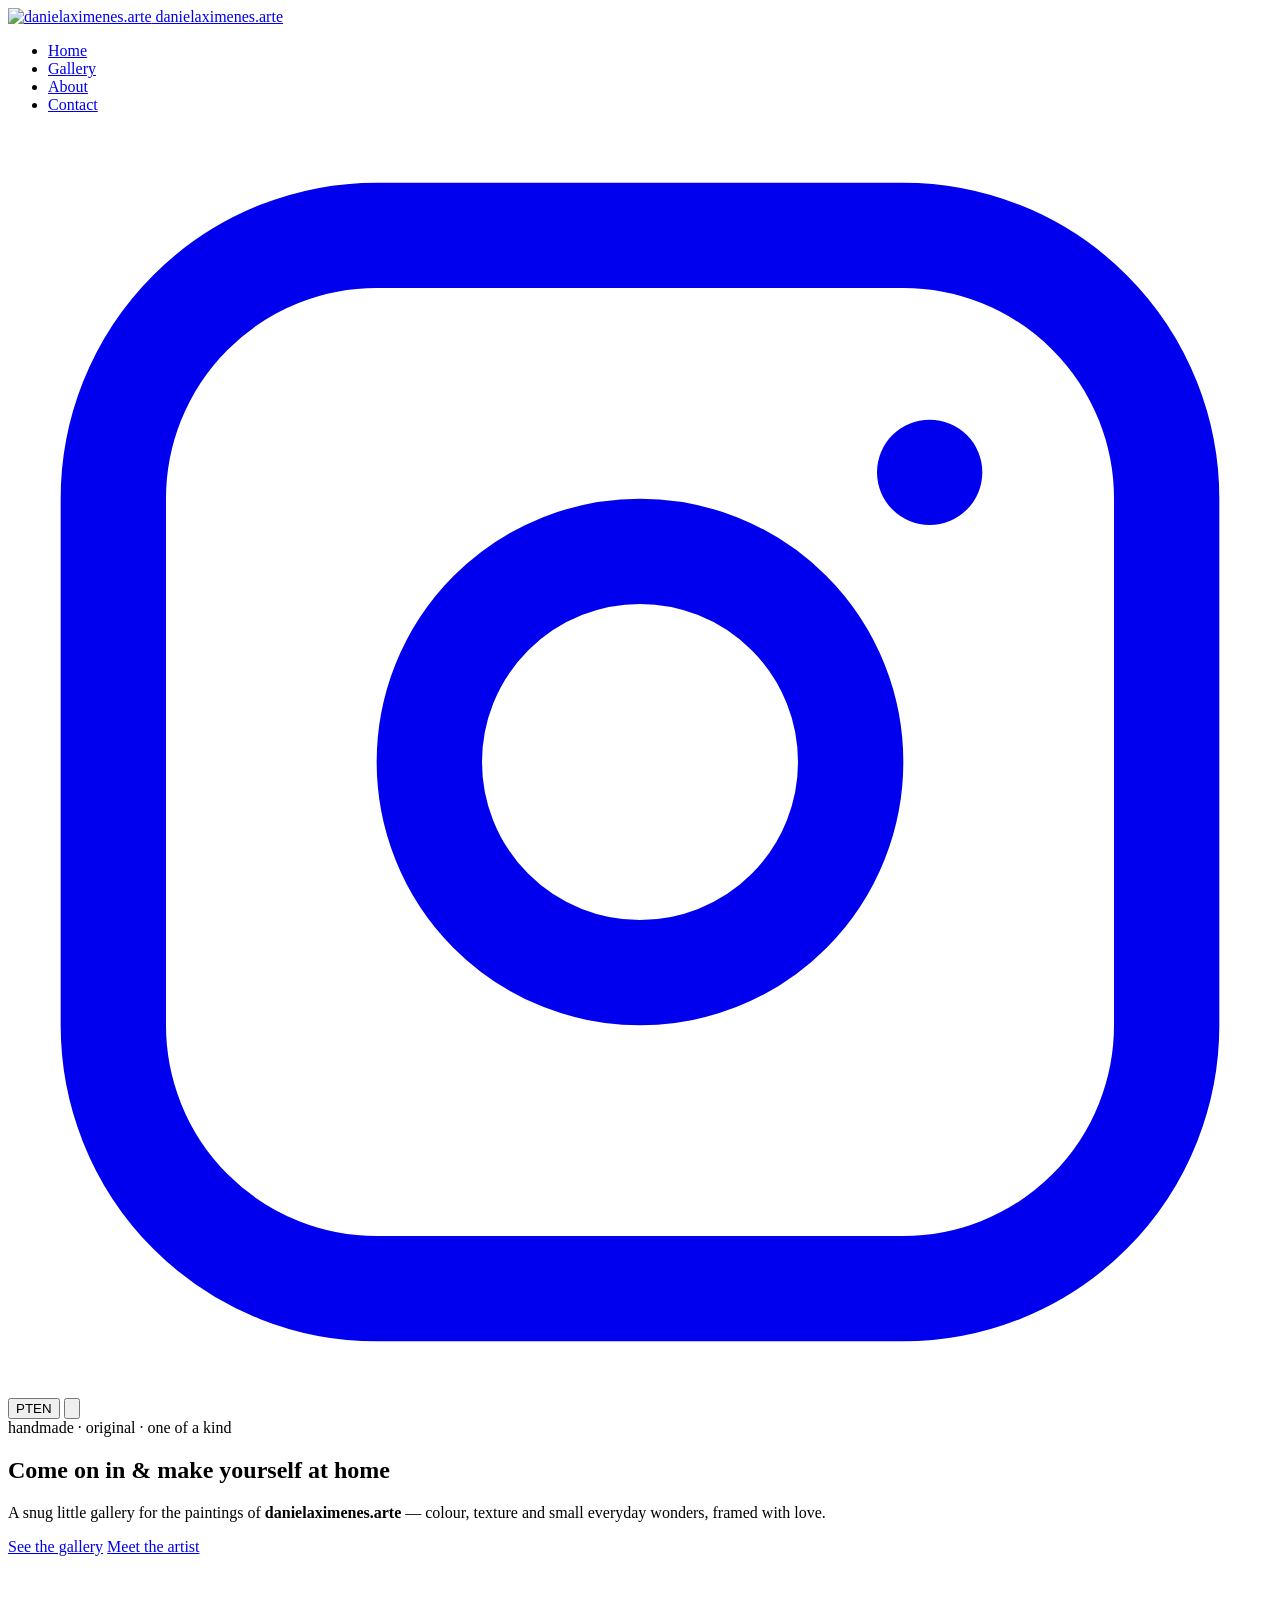
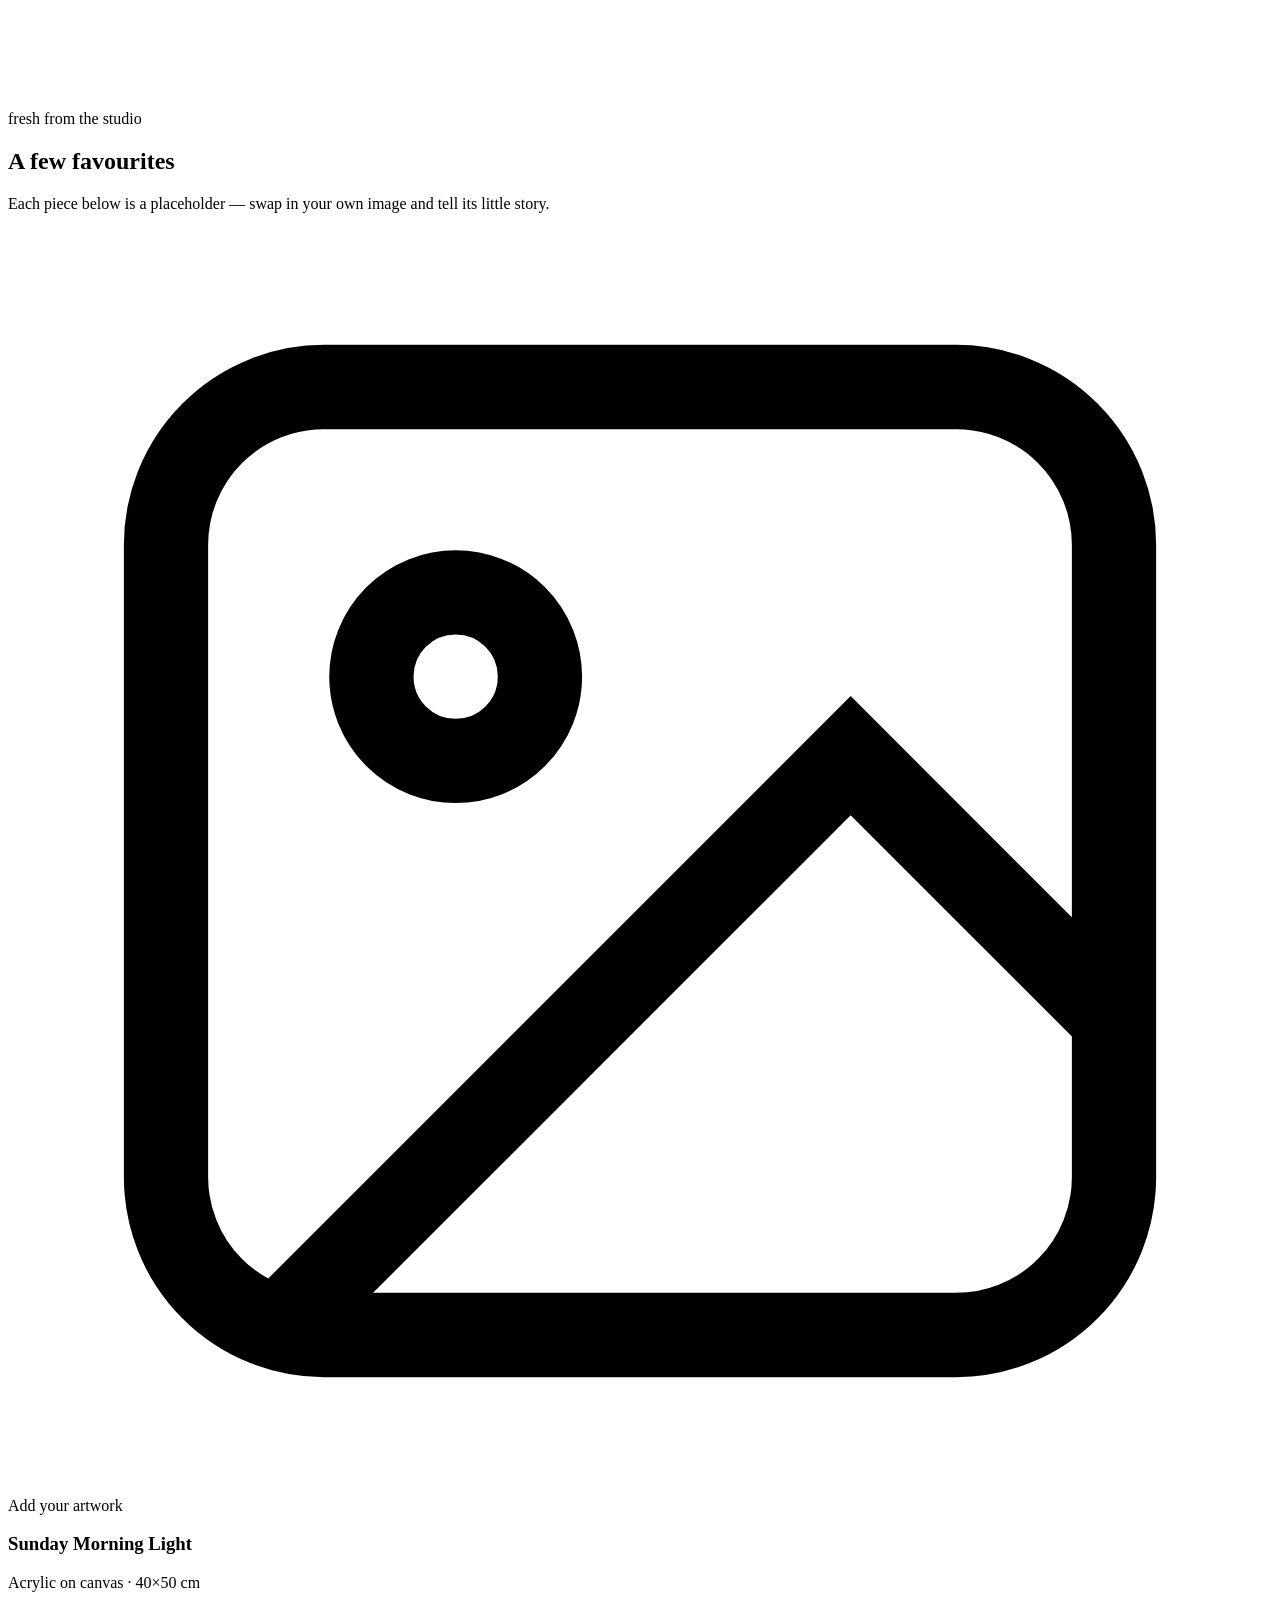
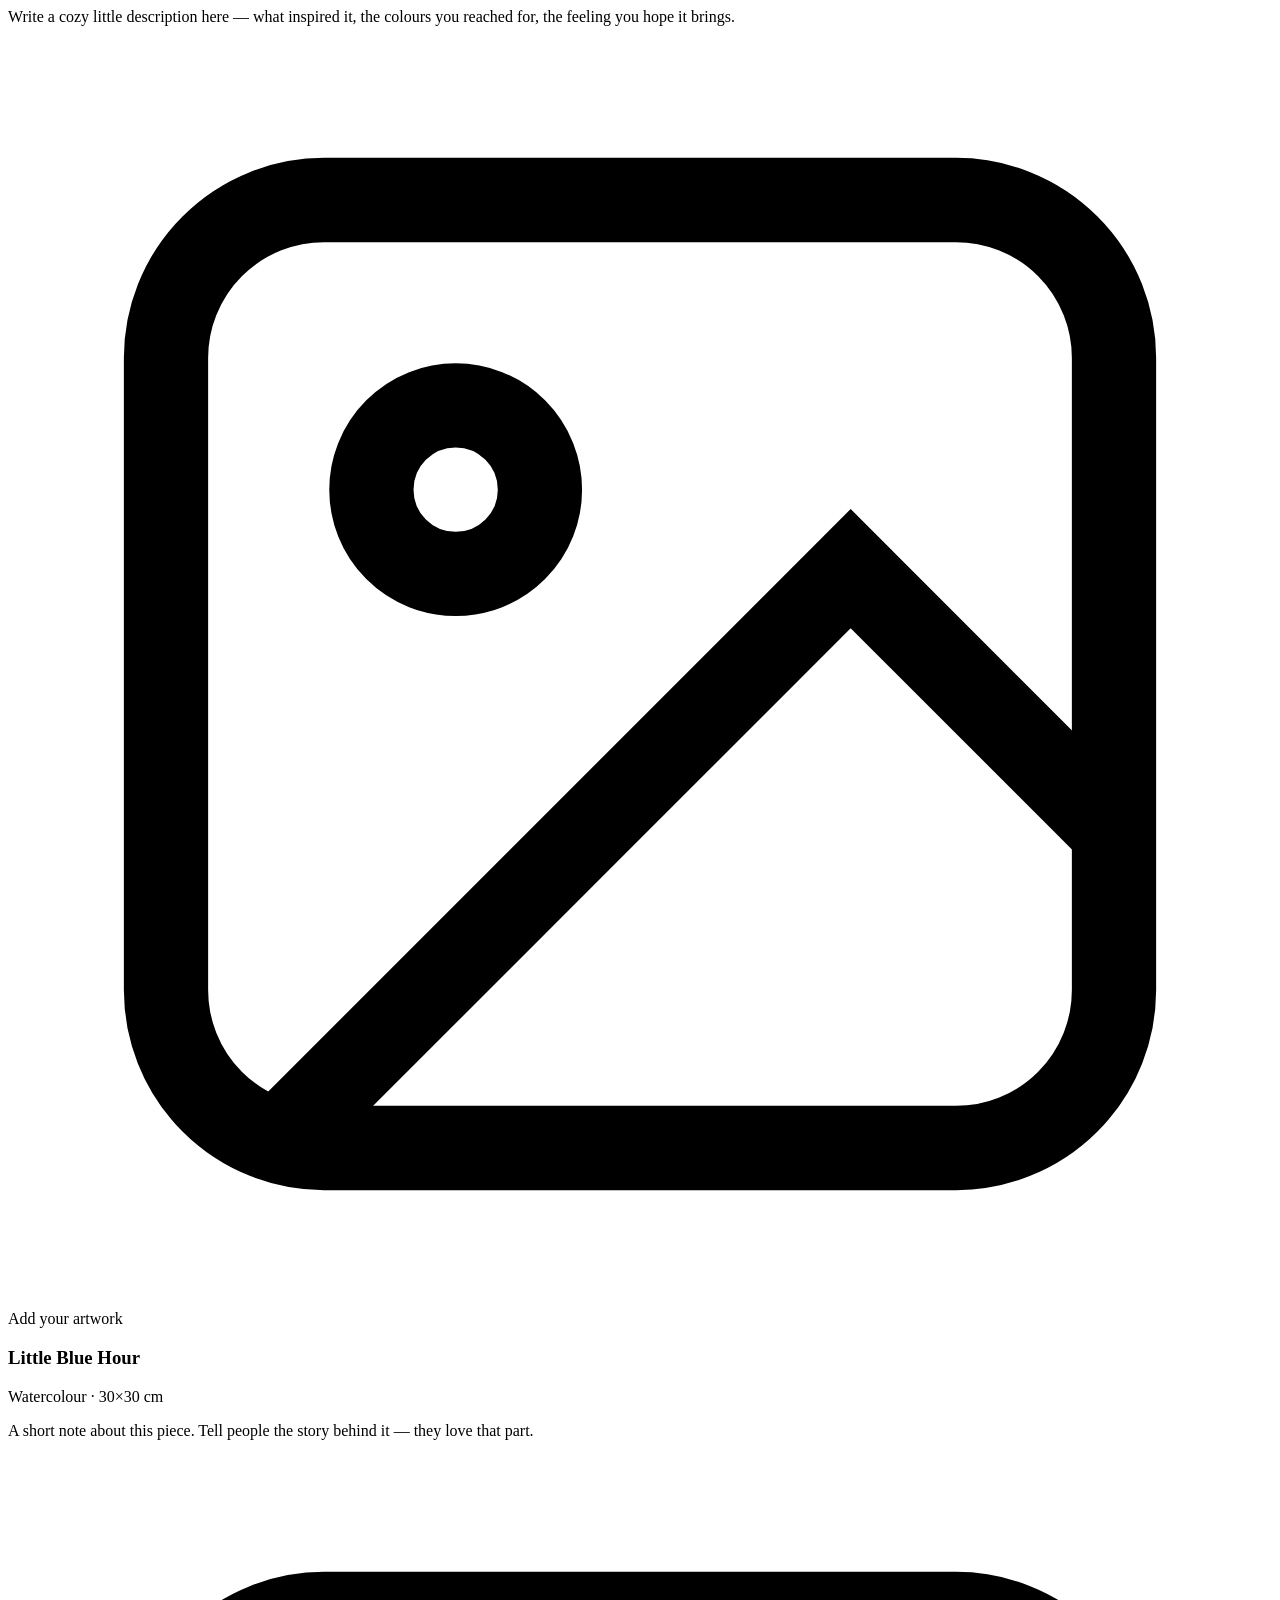
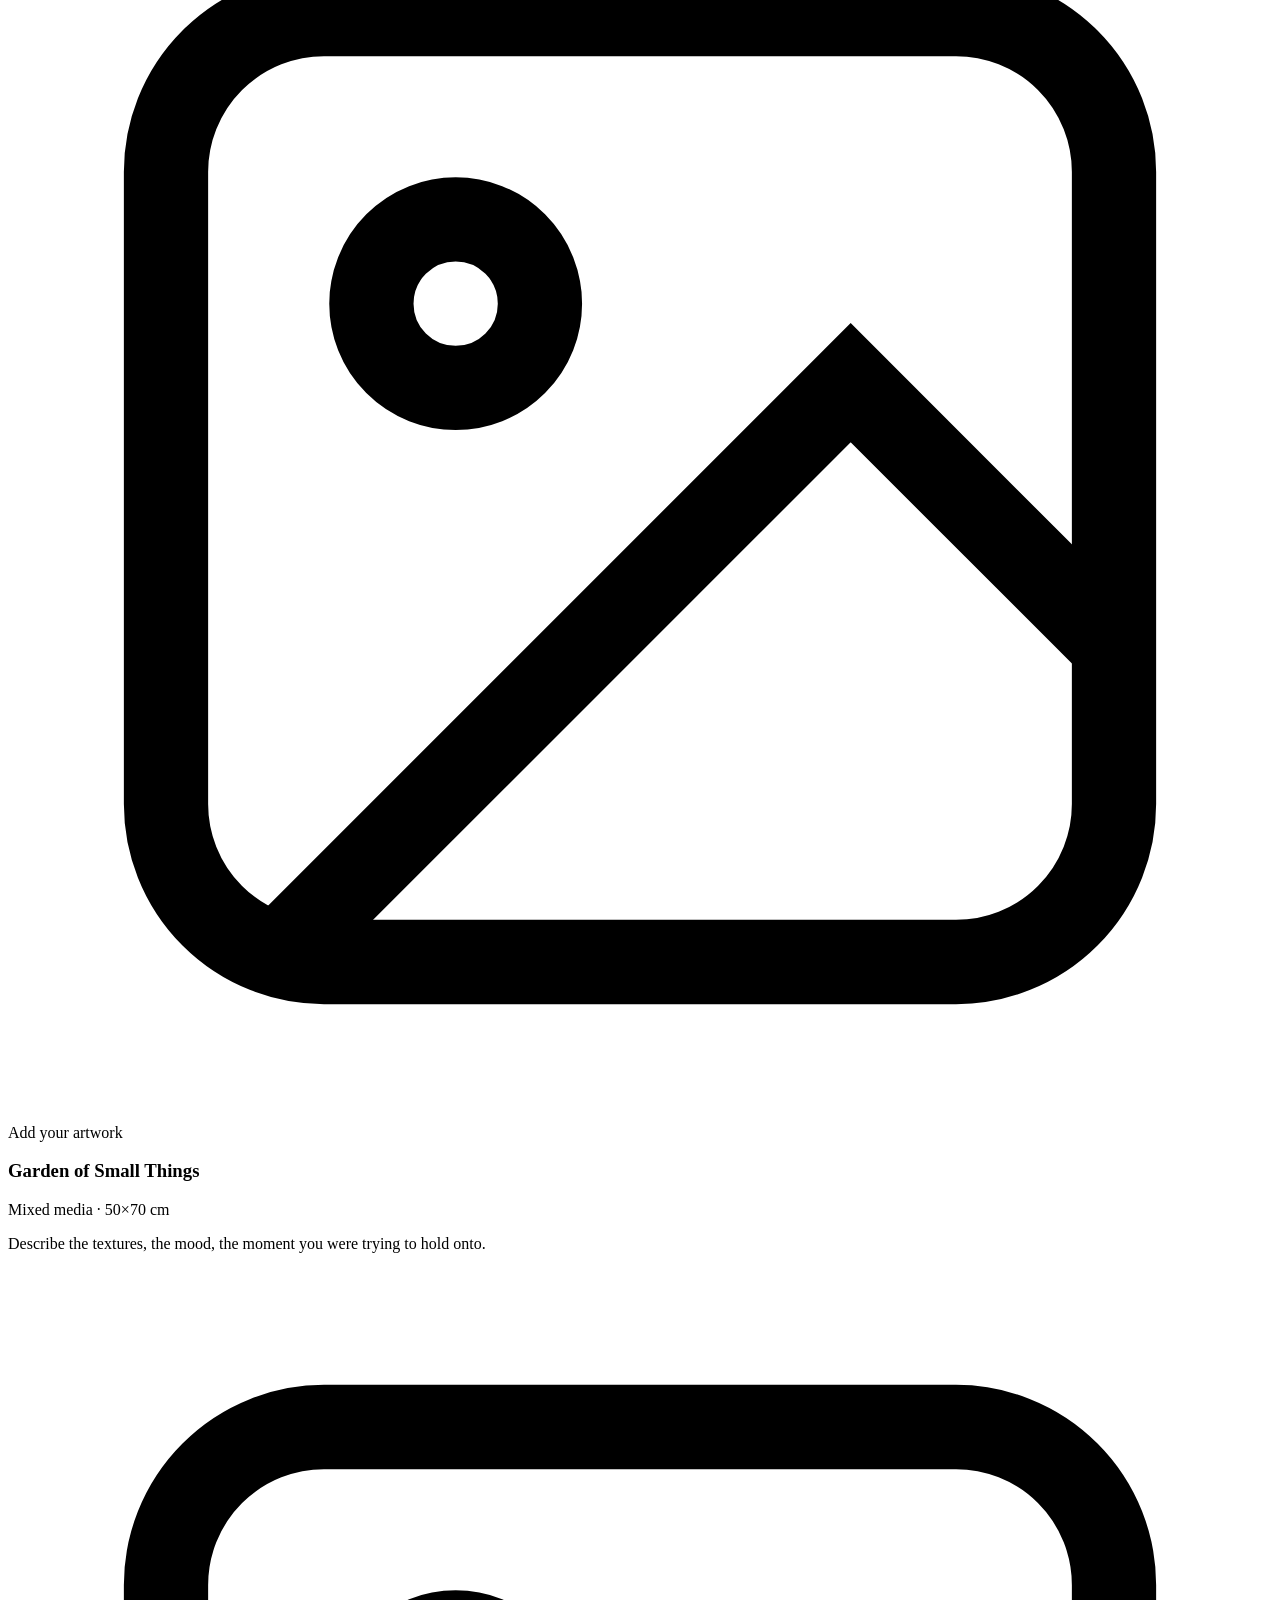
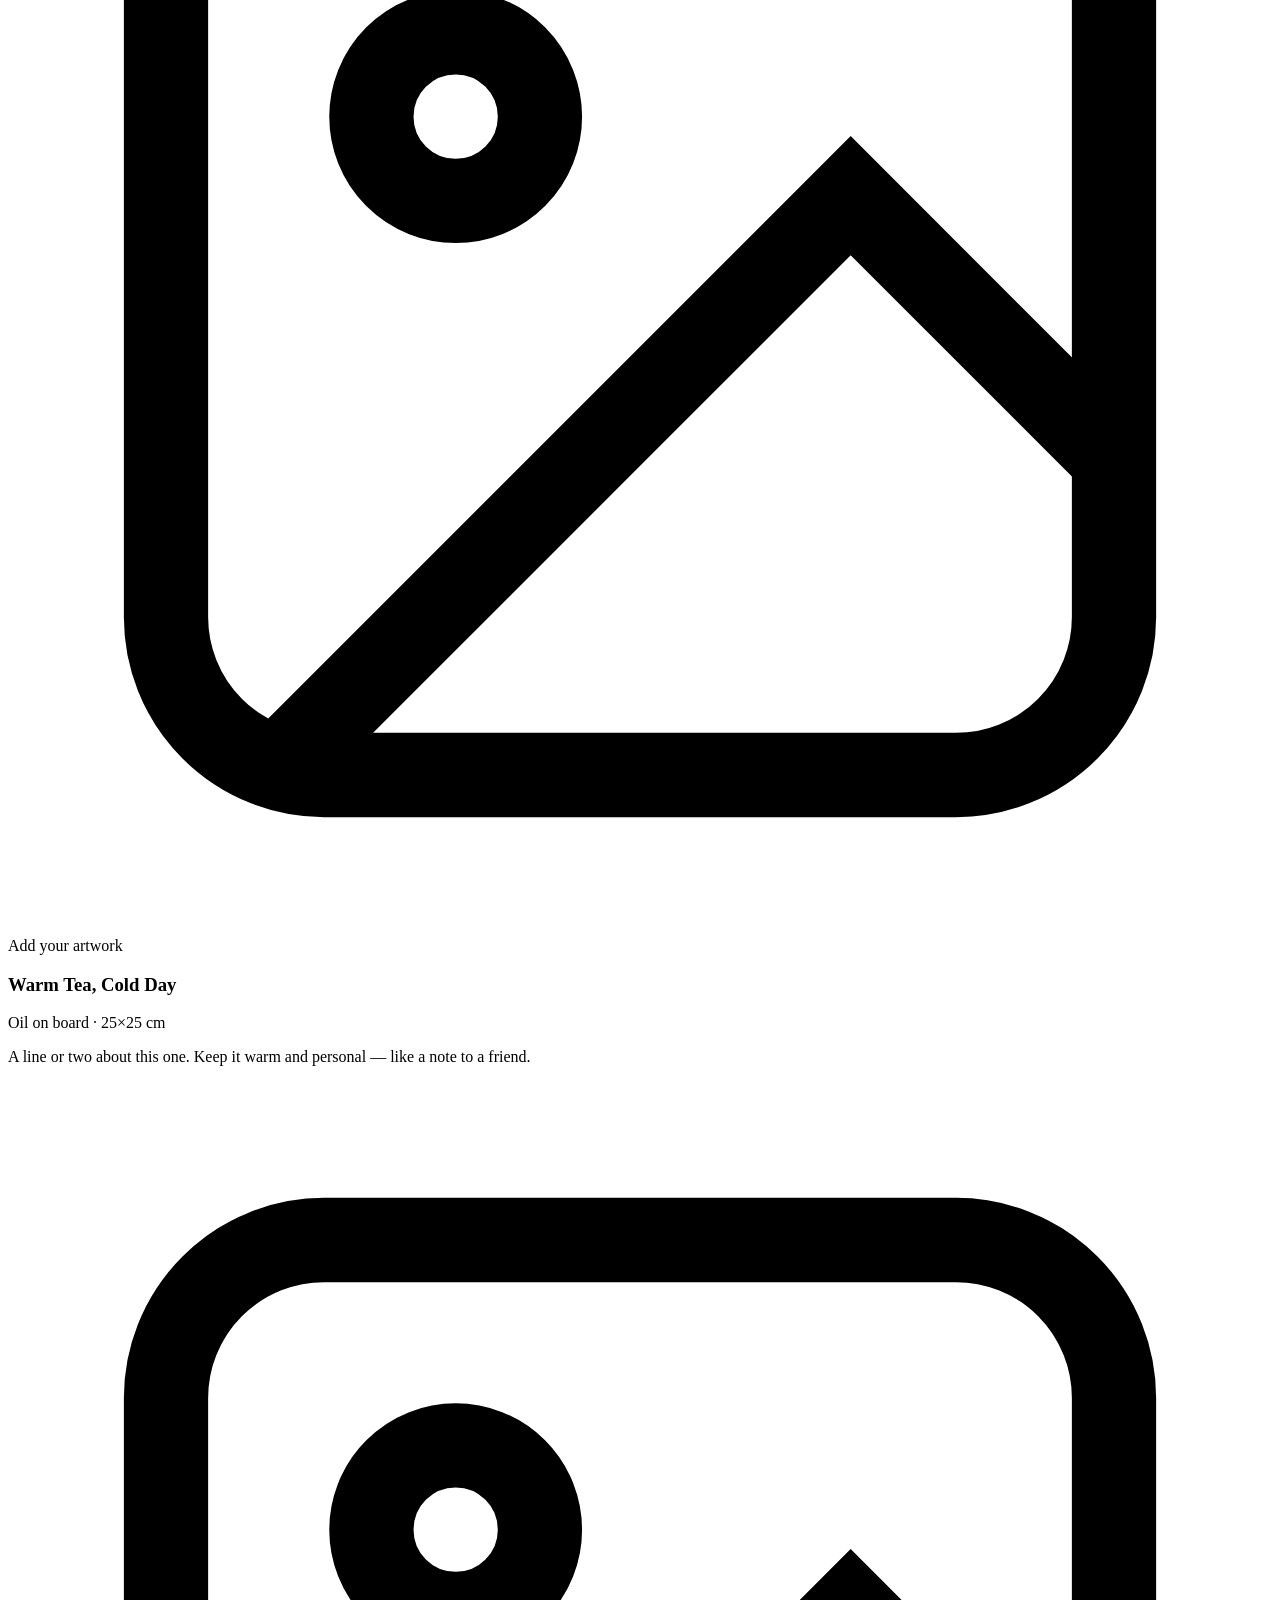
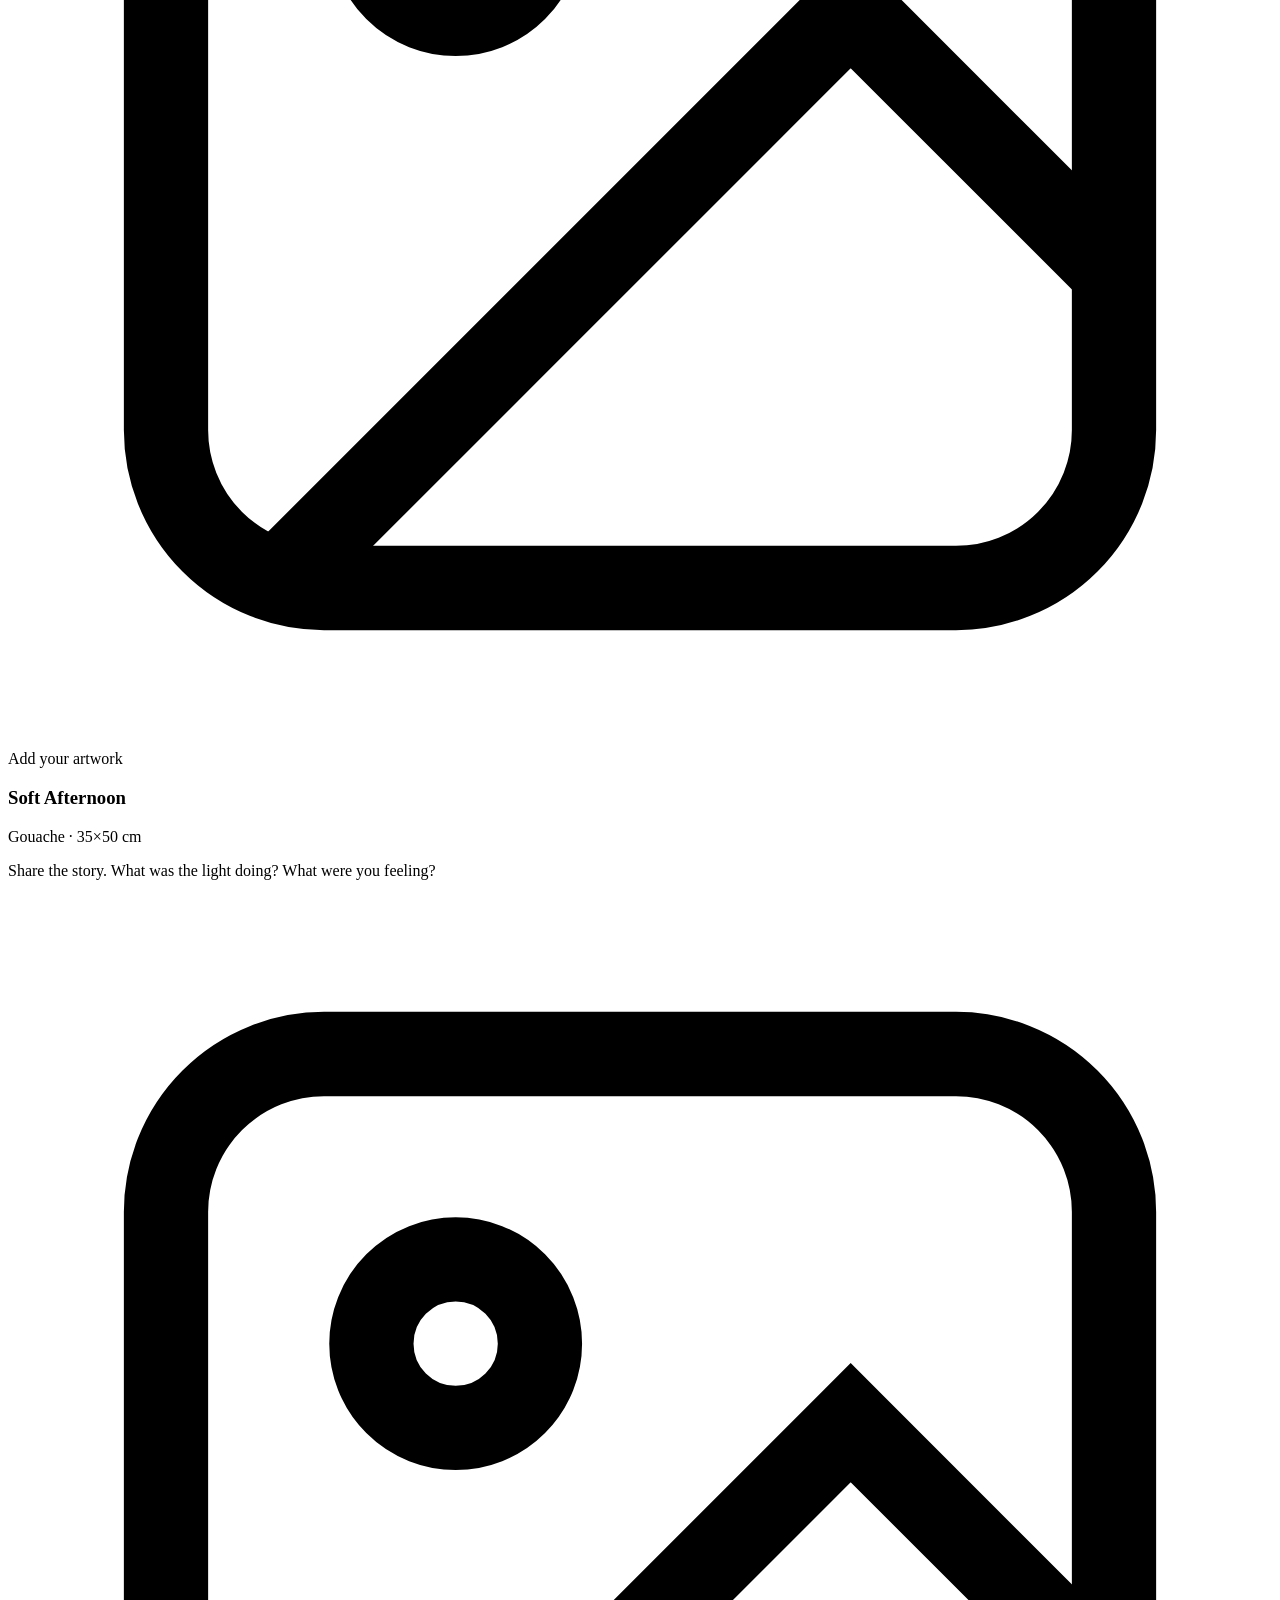
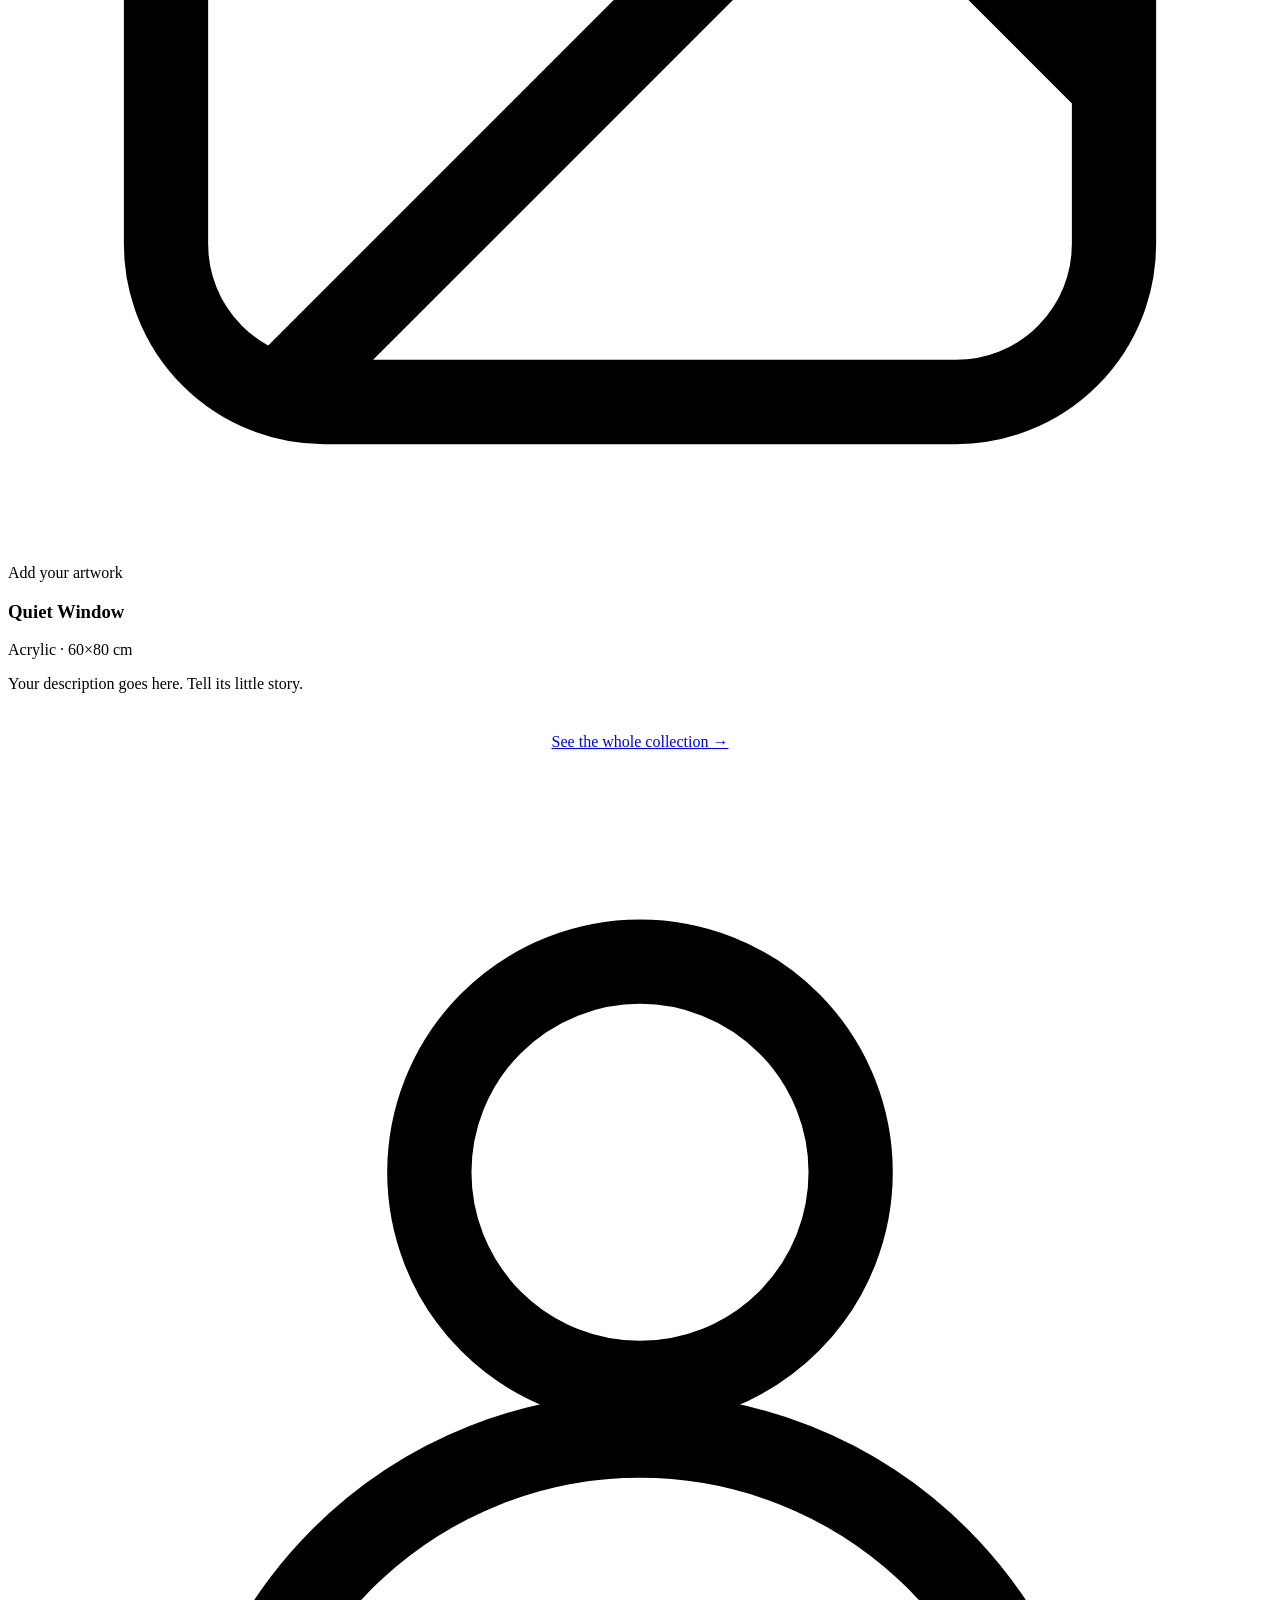
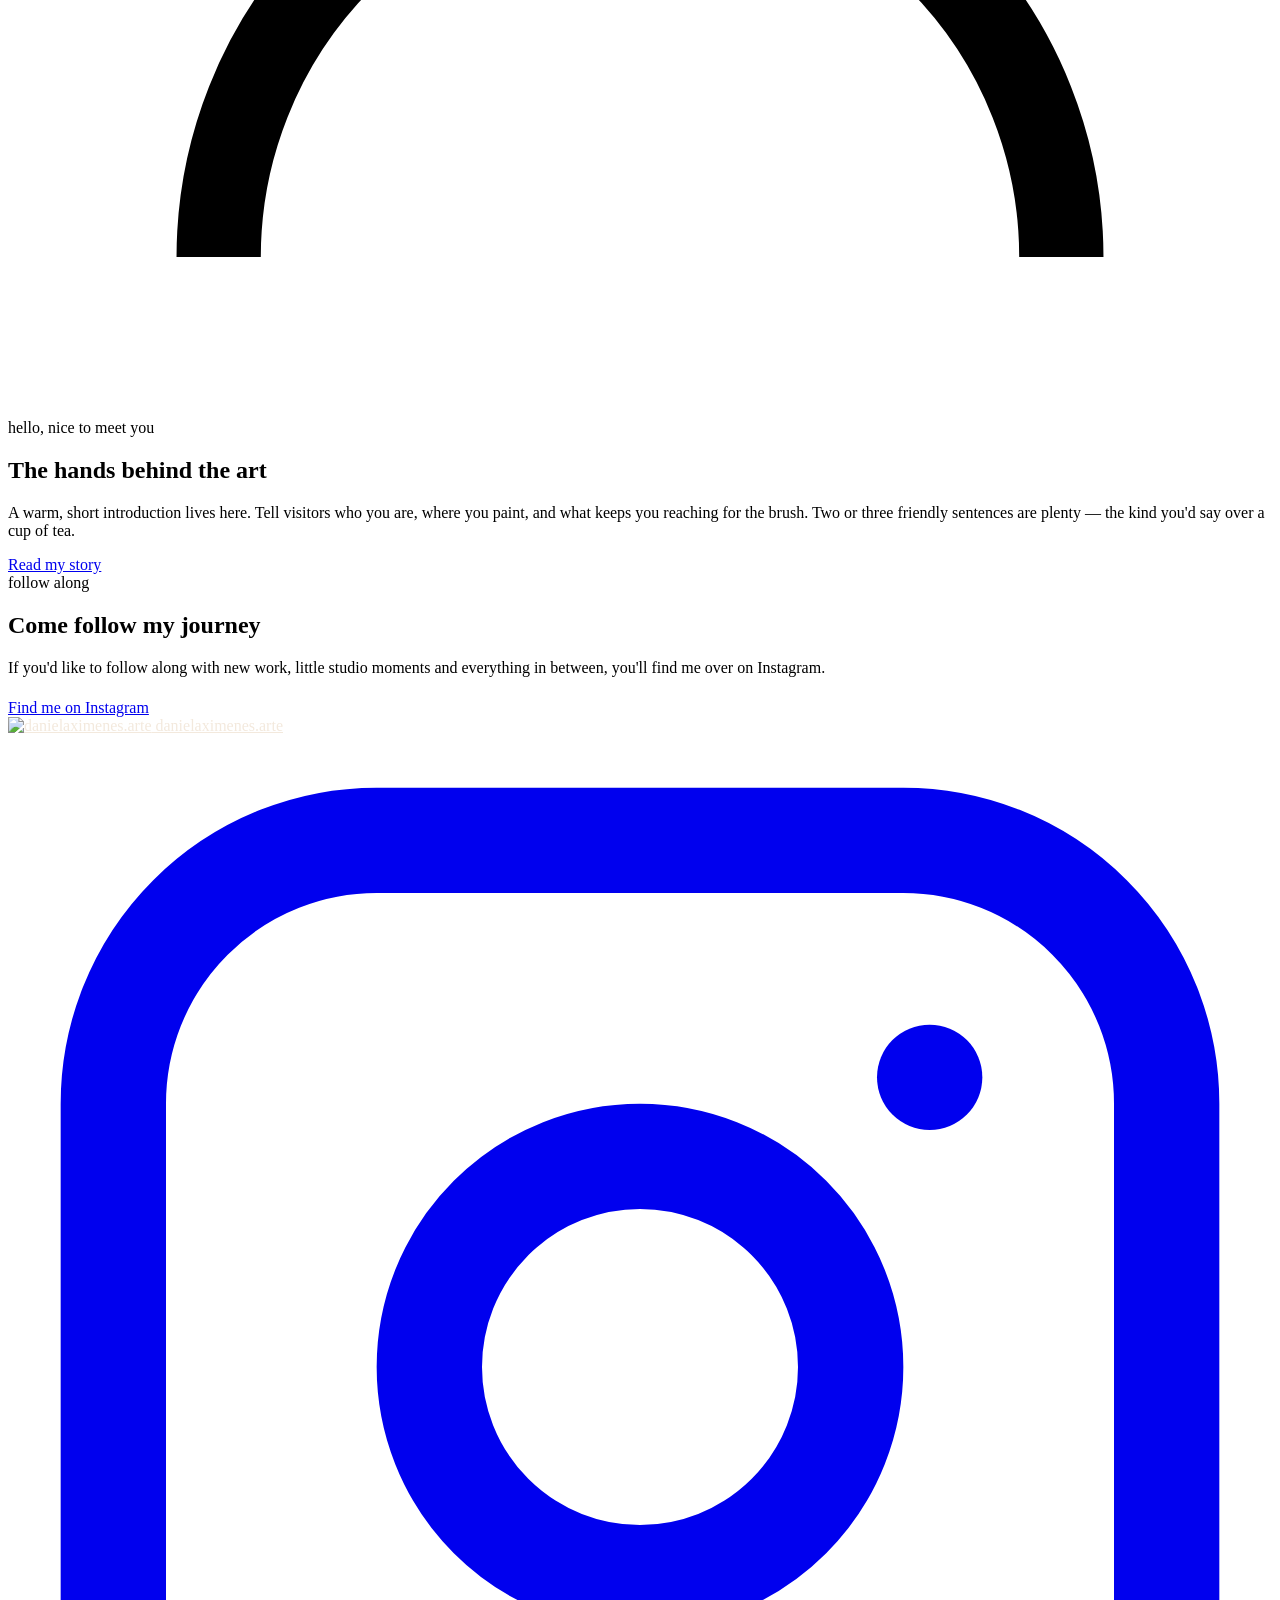
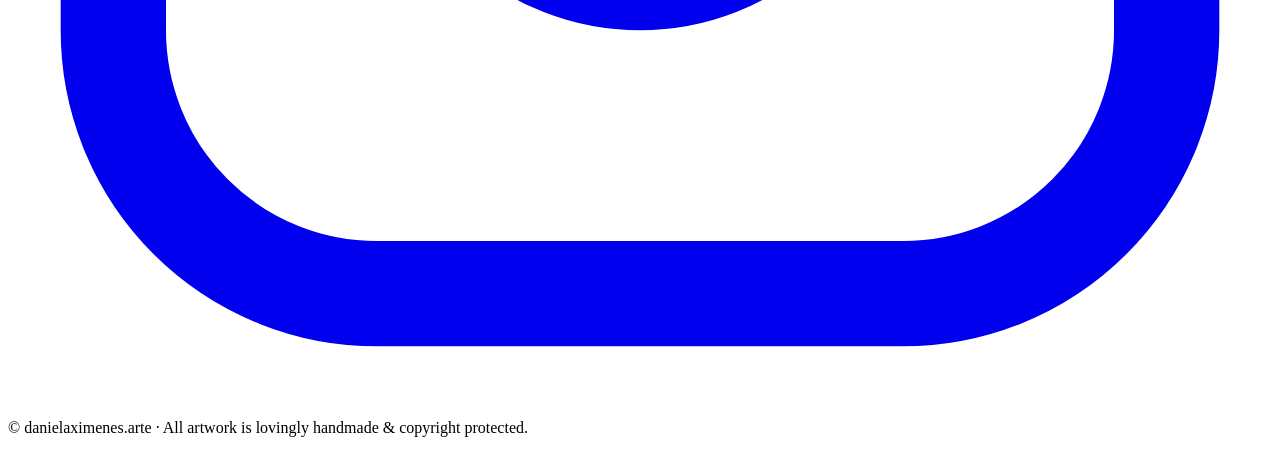
==== index.html @ ee08a951 "Corrected PT EN" ====
<!DOCTYPE html>
<html lang="pt">
<head>
  <meta charset="UTF-8" />
  <meta name="viewport" content="width=device-width, initial-scale=1.0" />
  <title data-pt="danielaximenes.arte — arte original, feita com carinho">danielaximenes.arte — original art, made with warmth</title>
  <meta name="description" content="A cozy little corner of the internet for the original artwork of danielaximenes.arte." />
  <link rel="icon" type="image/png" href="/assets/logo-dx.png" />

  <link rel="preconnect" href="https://fonts.googleapis.com" />
  <link rel="preconnect" href="https://fonts.gstatic.com" crossorigin />
  <link href="https://fonts.googleapis.com/css2?family=Fredoka:wght@400;500;600&family=Nunito:wght@400;600;700&display=swap" rel="stylesheet" />
  <link rel="stylesheet" href="/css/styles.css?v=2" />
</head>
<body>

  <!-- ============ HEADER ============ -->
  <header class="site-header">
    <div class="container nav">
      <a class="brand-mark" href="/">
        <img class="brand-logo" src="/assets/logo-dx.png" alt="danielaximenes.arte" /> danielaximenes.arte
      </a>

      <ul class="nav-links" id="navLinks">
        <li><a href="/" data-pt="Início">Home</a></li>
        <li><a href="/gallery/" data-pt="Galeria">Gallery</a></li>
        <li><a href="/about/" data-pt="Sobre">About</a></li>
        <li><a href="/contact/" data-pt="Contato">Contact</a></li>
      </ul>

      <div class="nav-social">
        <a class="icon-link" href="https://www.instagram.com/danielaximenes.arte/" target="_blank" rel="noopener" aria-label="Instagram">
          <svg viewBox="0 0 24 24" fill="none" stroke="currentColor" stroke-width="2"><rect x="2" y="2" width="20" height="20" rx="5"/><circle cx="12" cy="12" r="4"/><circle cx="17.5" cy="6.5" r="1" fill="currentColor" stroke="none"/></svg>
        </a>
      </div>

      <button class="lang-toggle" id="langToggle" type="button" aria-label="Mudar idioma / Switch language">
        <span data-lang-opt="pt">PT</span><span data-lang-opt="en">EN</span>
      </button>

      <button class="nav-toggle" id="navToggle" aria-label="Open menu" aria-expanded="false">
        <svg viewBox="0 0 24 24" fill="none" stroke="currentColor" stroke-width="2"><line x1="3" y1="7" x2="21" y2="7"/><line x1="3" y1="12" x2="21" y2="12"/><line x1="3" y1="17" x2="21" y2="17"/></svg>
      </button>
    </div>
  </header>

  <!-- ============ HERO ============ -->
  <section class="hero">
    <div class="container hero-grid">
      <div class="reveal">
        <span class="eyebrow" data-pt="feito à mão · original · único">handmade · original · one of a kind</span>
        <h1 data-pt="Entre e sinta-se em <span class='squiggle'>casa</span>">Come on in &amp; make yourself at <span class="squiggle">home</span></h1>
        <p class="hero-lead" data-pt="Uma galeria aconchegante para as pinturas de <strong>danielaximenes.arte</strong> — cor, textura e as pequenas maravilhas do dia a dia, emolduradas com amor.">
          A snug little gallery for the paintings of <strong>danielaximenes.arte</strong> —
          colour, texture and small everyday wonders, framed with love.
        </p>
        <div class="hero-cta">
          <a class="btn btn-primary" href="#gallery" data-pt="Ver a galeria">See the gallery</a>
          <a class="btn btn-ghost" href="/about/" data-pt="Conheça a artista">Meet the artist</a>
        </div>
      </div>

      <!-- VIDEO PLACEHOLDER — swap the inner contents for a <video> later -->
      <div class="reveal">
        <div class="video-card">
          <div class="video-frame">
            <video src="/assets/video.mp4" autoplay muted loop playsinline></video>
          </div>
        </div>
      </div>
    </div>
  </section>

  <!-- ============ FEATURED GALLERY ============ -->
  <section class="section section--warm" id="gallery">
    <div class="container">
      <div class="section-head reveal">
        <span class="eyebrow" data-pt="direto do ateliê">fresh from the studio</span>
        <h2 data-pt="Algumas favoritas">A few favourites</h2>
        <p data-pt="Cada peça abaixo é um espaço reservado — coloque a sua imagem e conte a sua pequena história.">Each piece below is a placeholder — swap in your own image and tell its little story.</p>
      </div>

      <div class="gallery-grid">
        <!-- CARD (copy this whole block to add more) -->
        <article class="art-card reveal">
          <div class="img-placeholder">
            <!-- TO ADD IMAGE: replace the two lines below with <img src="/assets/piece-1.jpg" alt="..."> -->
            <div>
              <svg viewBox="0 0 24 24" fill="none" stroke="currentColor" stroke-width="1.6"><rect x="3" y="3" width="18" height="18" rx="3"/><circle cx="8.5" cy="8.5" r="1.6"/><path d="M21 15l-5-5L5 21"/></svg>
              <span data-pt="Adicione sua obra">Add your artwork</span>
            </div>
          </div>
          <div class="art-body">
            <h3 data-pt="Luz de Domingo de Manhã">Sunday Morning Light</h3>
            <p class="art-meta" data-pt="Acrílica sobre tela · 40×50 cm">Acrylic on canvas · 40×50 cm</p>
            <p class="art-desc" data-pt="Escreva aqui uma descrição aconchegante — o que a inspirou, as cores que você escolheu, o sentimento que espera transmitir.">Write a cozy little description here — what inspired it, the colours you reached for, the feeling you hope it brings.</p>
          </div>
        </article>

        <article class="art-card reveal">
          <div class="img-placeholder">
            <div>
              <svg viewBox="0 0 24 24" fill="none" stroke="currentColor" stroke-width="1.6"><rect x="3" y="3" width="18" height="18" rx="3"/><circle cx="8.5" cy="8.5" r="1.6"/><path d="M21 15l-5-5L5 21"/></svg>
              <span data-pt="Adicione sua obra">Add your artwork</span>
            </div>
          </div>
          <div class="art-body">
            <h3 data-pt="Pequena Hora Azul">Little Blue Hour</h3>
            <p class="art-meta" data-pt="Aquarela · 30×30 cm">Watercolour · 30×30 cm</p>
            <p class="art-desc" data-pt="Uma breve nota sobre esta peça. Conte a história por trás dela — as pessoas adoram essa parte.">A short note about this piece. Tell people the story behind it — they love that part.</p>
          </div>
        </article>

        <article class="art-card reveal">
          <div class="img-placeholder">
            <div>
              <svg viewBox="0 0 24 24" fill="none" stroke="currentColor" stroke-width="1.6"><rect x="3" y="3" width="18" height="18" rx="3"/><circle cx="8.5" cy="8.5" r="1.6"/><path d="M21 15l-5-5L5 21"/></svg>
              <span data-pt="Adicione sua obra">Add your artwork</span>
            </div>
          </div>
          <div class="art-body">
            <h3 data-pt="Jardim das Pequenas Coisas">Garden of Small Things</h3>
            <p class="art-meta" data-pt="Técnica mista · 50×70 cm">Mixed media · 50×70 cm</p>
            <p class="art-desc" data-pt="Descreva as texturas, o clima, o momento que você quis eternizar.">Describe the textures, the mood, the moment you were trying to hold onto.</p>
          </div>
        </article>

        <article class="art-card reveal">
          <div class="img-placeholder">
            <div>
              <svg viewBox="0 0 24 24" fill="none" stroke="currentColor" stroke-width="1.6"><rect x="3" y="3" width="18" height="18" rx="3"/><circle cx="8.5" cy="8.5" r="1.6"/><path d="M21 15l-5-5L5 21"/></svg>
              <span data-pt="Adicione sua obra">Add your artwork</span>
            </div>
          </div>
          <div class="art-body">
            <h3 data-pt="Chá Quente, Dia Frio">Warm Tea, Cold Day</h3>
            <p class="art-meta" data-pt="Óleo sobre madeira · 25×25 cm">Oil on board · 25×25 cm</p>
            <p class="art-desc" data-pt="Uma ou duas linhas sobre esta. Mantenha o tom caloroso e pessoal — como um bilhete para um amigo.">A line or two about this one. Keep it warm and personal — like a note to a friend.</p>
          </div>
        </article>

        <article class="art-card reveal">
          <div class="img-placeholder">
            <div>
              <svg viewBox="0 0 24 24" fill="none" stroke="currentColor" stroke-width="1.6"><rect x="3" y="3" width="18" height="18" rx="3"/><circle cx="8.5" cy="8.5" r="1.6"/><path d="M21 15l-5-5L5 21"/></svg>
              <span data-pt="Adicione sua obra">Add your artwork</span>
            </div>
          </div>
          <div class="art-body">
            <h3 data-pt="Tarde Suave">Soft Afternoon</h3>
            <p class="art-meta" data-pt="Guache · 35×50 cm">Gouache · 35×50 cm</p>
            <p class="art-desc" data-pt="Compartilhe a história. Como estava a luz? O que você sentia?">Share the story. What was the light doing? What were you feeling?</p>
          </div>
        </article>

        <article class="art-card reveal">
          <div class="img-placeholder">
            <div>
              <svg viewBox="0 0 24 24" fill="none" stroke="currentColor" stroke-width="1.6"><rect x="3" y="3" width="18" height="18" rx="3"/><circle cx="8.5" cy="8.5" r="1.6"/><path d="M21 15l-5-5L5 21"/></svg>
              <span data-pt="Adicione sua obra">Add your artwork</span>
            </div>
          </div>
          <div class="art-body">
            <h3 data-pt="Janela Silenciosa">Quiet Window</h3>
            <p class="art-meta" data-pt="Acrílica · 60×80 cm">Acrylic · 60×80 cm</p>
            <p class="art-desc" data-pt="Sua descrição vai aqui. Conte a sua pequena história.">Your description goes here. Tell its little story.</p>
          </div>
        </article>
      </div>

      <div style="text-align:center; margin-top:2.5rem;">
        <a class="btn btn-primary" href="/gallery/" data-pt="Ver a coleção completa →">See the whole collection →</a>
      </div>
    </div>
  </section>

  <!-- ============ ABOUT TEASER ============ -->
  <section class="section">
    <div class="container about-grid">
      <div class="portrait-placeholder reveal">
        <!-- TO ADD A PHOTO: replace this div's contents with <img src="/assets/portrait.jpg" alt="Daniela"> -->
        <svg viewBox="0 0 24 24" fill="none" stroke="currentColor" stroke-width="1.6"><circle cx="12" cy="8" r="4"/><path d="M4 21a8 8 0 0 1 16 0"/></svg>
      </div>
      <div class="reveal">
        <span class="eyebrow" data-pt="olá, prazer em conhecer você">hello, nice to meet you</span>
        <h2 data-pt="As mãos por trás da arte">The hands behind the art</h2>
        <p data-pt="Aqui vai uma introdução curta e calorosa. Conte aos visitantes quem você é, onde pinta e o que faz você pegar o pincel todos os dias. Duas ou três frases gentis bastam — daquelas que você diria tomando um chá.">
          A warm, short introduction lives here. Tell visitors who you are, where you
          paint, and what keeps you reaching for the brush. Two or three friendly
          sentences are plenty — the kind you'd say over a cup of tea.
        </p>
        <a class="btn btn-ghost" href="/about/" data-pt="Leia minha história">Read my story</a>
      </div>
    </div>
  </section>

  <!-- ============ SAY HELLO ============ -->
  <section class="section">
    <div class="container">
      <div class="hello reveal">
        <span class="eyebrow" data-pt="acompanhe">follow along</span>
        <h2 data-pt="Venha acompanhar minha jornada">Come follow my journey</h2>
        <p data-pt="Se quiser acompanhar os novos trabalhos, os pequenos momentos do ateliê e tudo o que vem no meio, você me encontra no Instagram.">If you'd like to follow along with new work, little studio moments and everything in between, you'll find me over on Instagram.</p>
        <div style="margin-top:1.4rem;">
          <a class="btn btn-primary" href="https://www.instagram.com/danielaximenes.arte/" target="_blank" rel="noopener" data-pt="Me encontre no Instagram">Find me on Instagram</a>
        </div>
      </div>
    </div>
  </section>

  <!-- ============ FOOTER ============ -->
  <footer class="site-footer">
    <div class="container">
      <div class="footer-grid">
        <a class="brand-mark" href="/" style="color:#F3E9DD;">
          <img class="brand-logo" src="/assets/logo-dx.png" alt="danielaximenes.arte" /> danielaximenes.arte
        </a>
        <div class="footer-social">
          <a class="icon-link" href="https://www.instagram.com/danielaximenes.arte/" target="_blank" rel="noopener" aria-label="Instagram"><svg viewBox="0 0 24 24" fill="none" stroke="currentColor" stroke-width="2"><rect x="2" y="2" width="20" height="20" rx="5"/><circle cx="12" cy="12" r="4"/><circle cx="17.5" cy="6.5" r="1" fill="currentColor" stroke="none"/></svg></a>
        </div>
      </div>
      <p class="footer-note" data-pt="© <span id='year'></span> danielaximenes.arte · Todas as obras são feitas à mão com carinho &amp; protegidas por direitos autorais.">© <span id="year"></span> danielaximenes.arte · All artwork is lovingly handmade &amp; copyright protected.</p>
    </div>
  </footer>

  <script src="/js/main.js?v=2"></script>
</body>
</html>
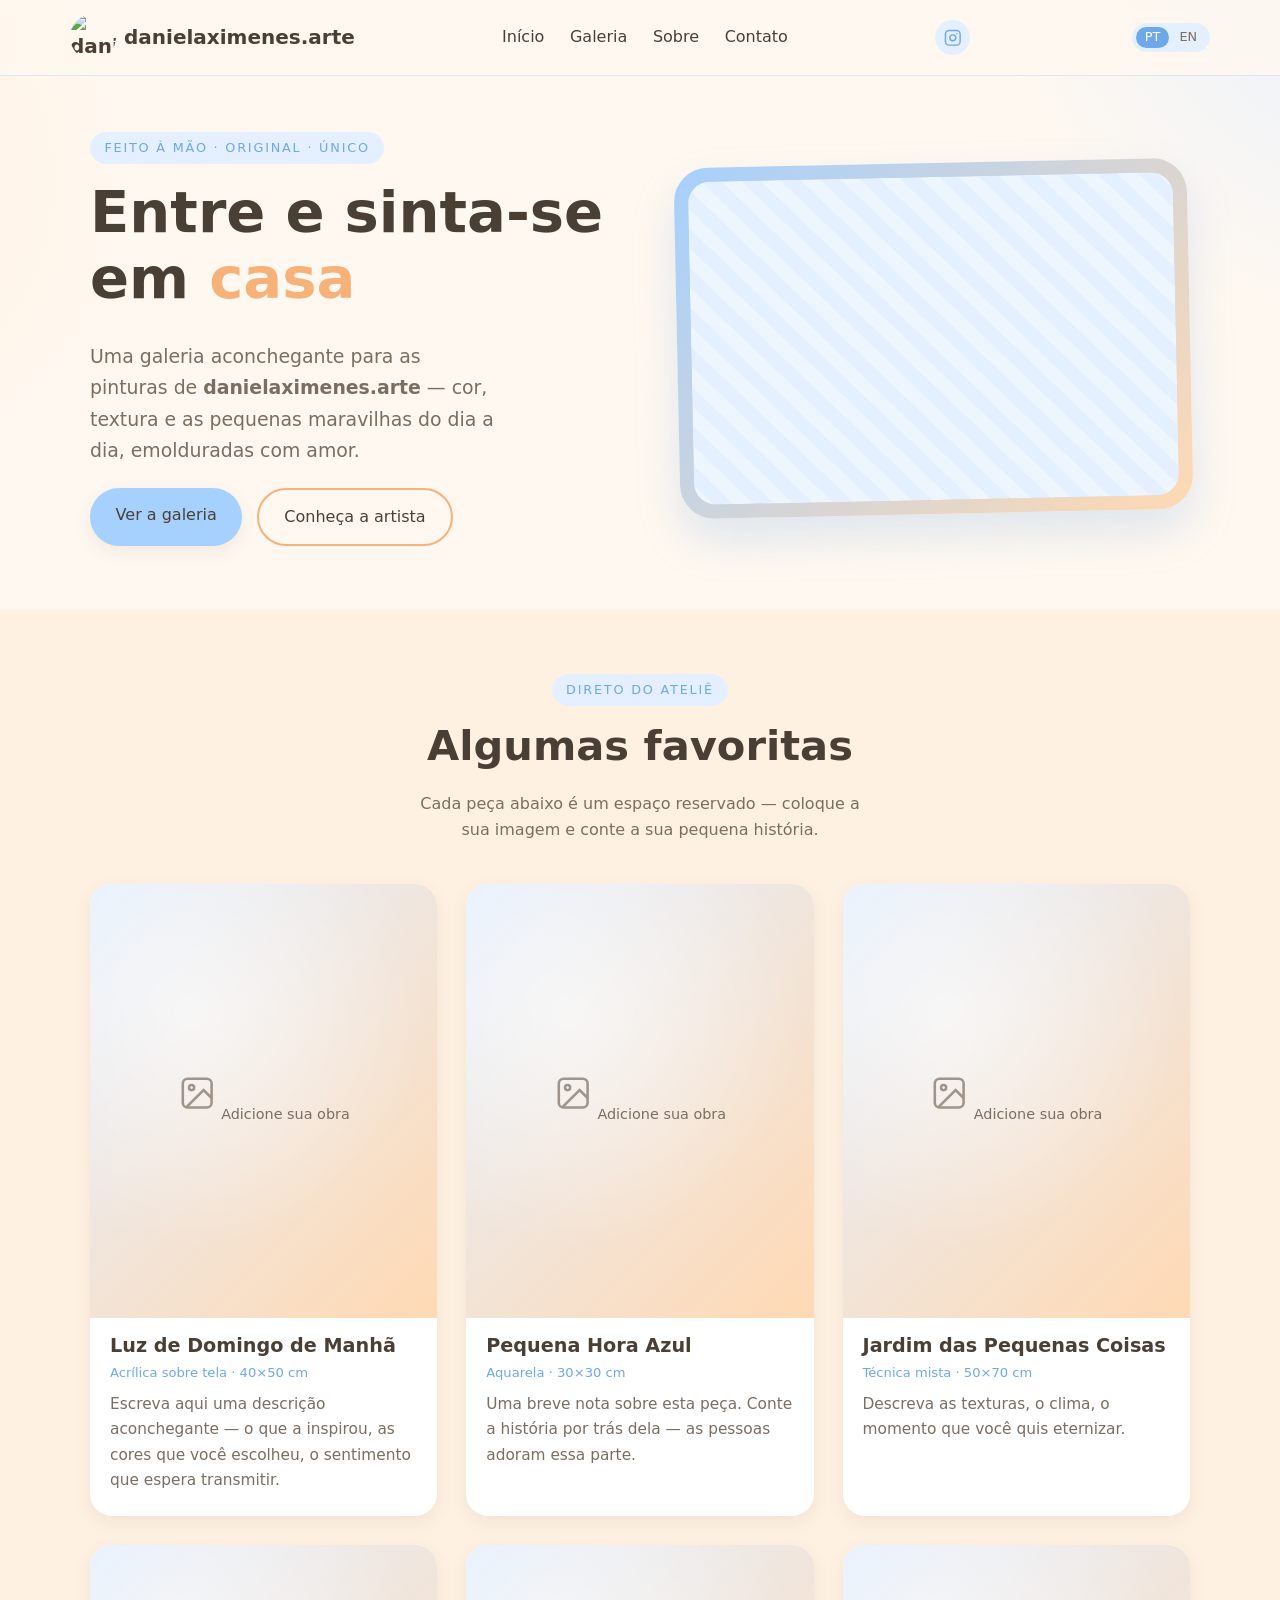
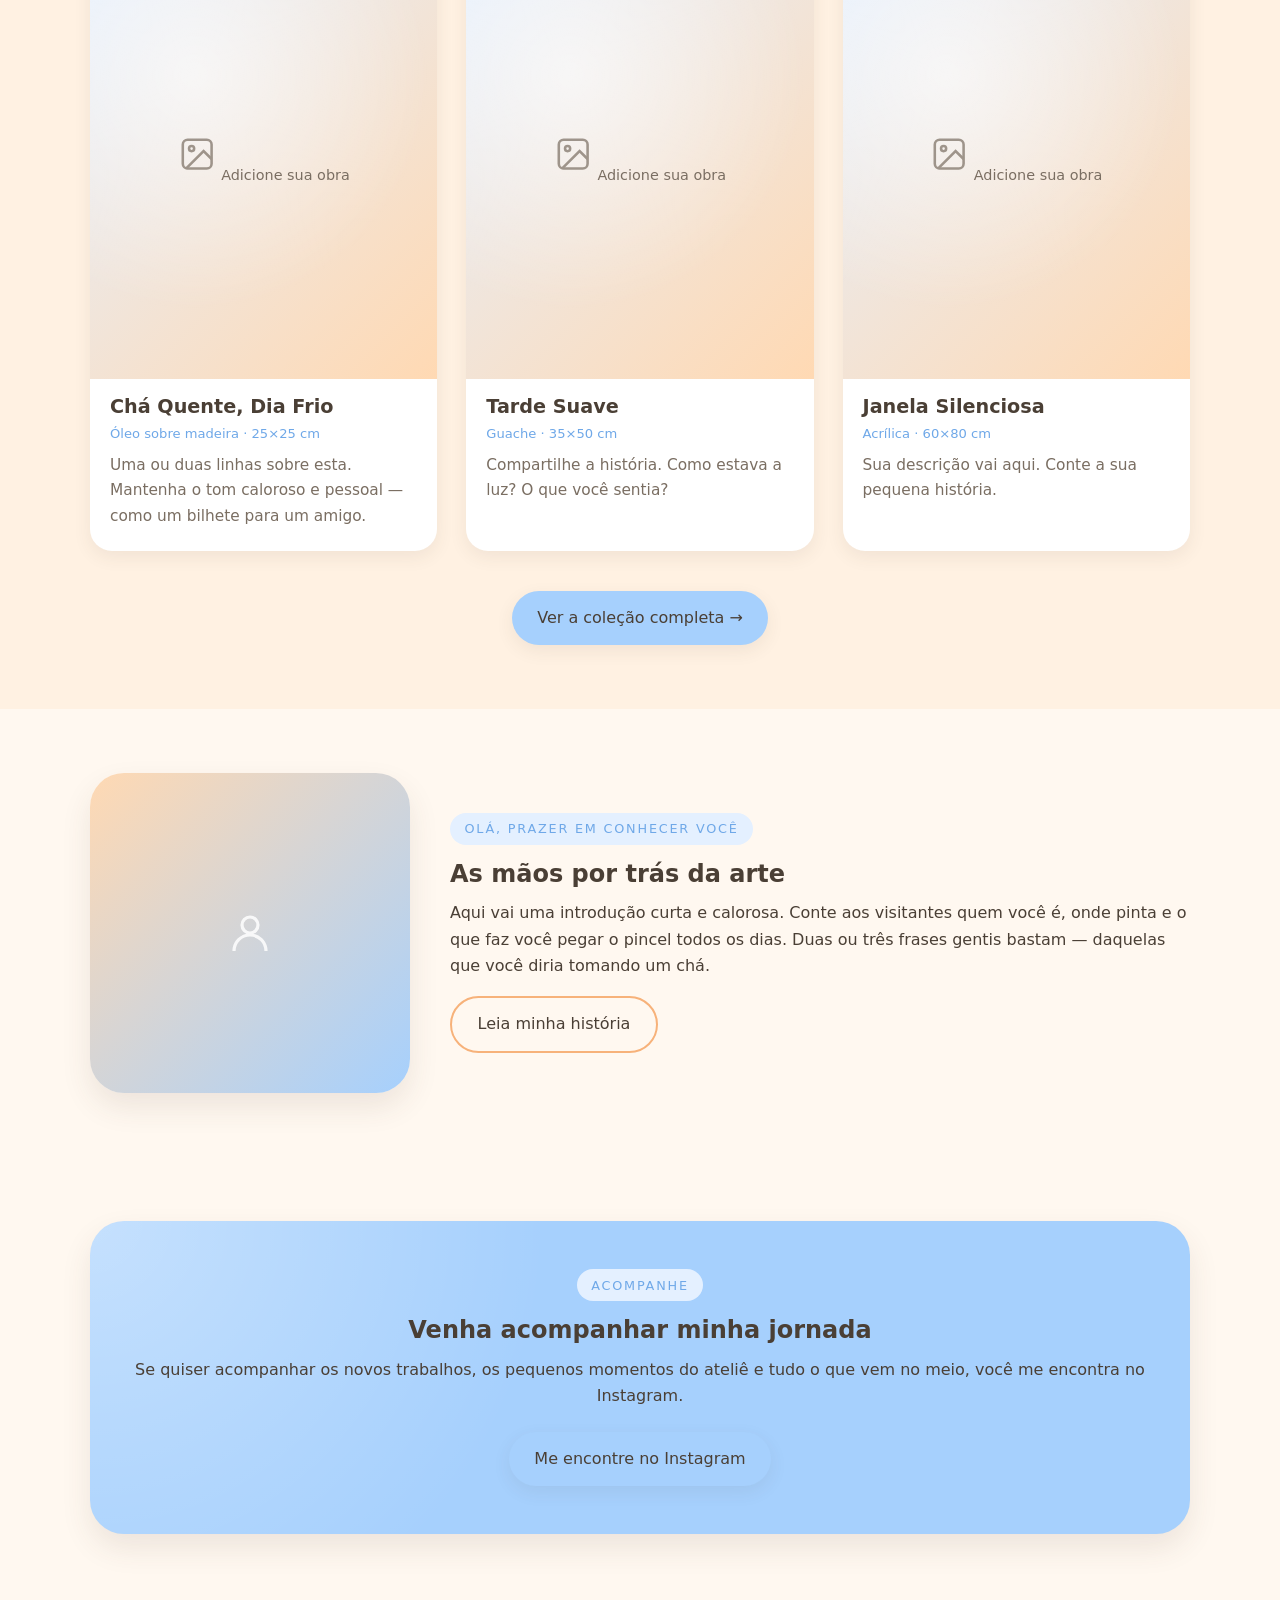
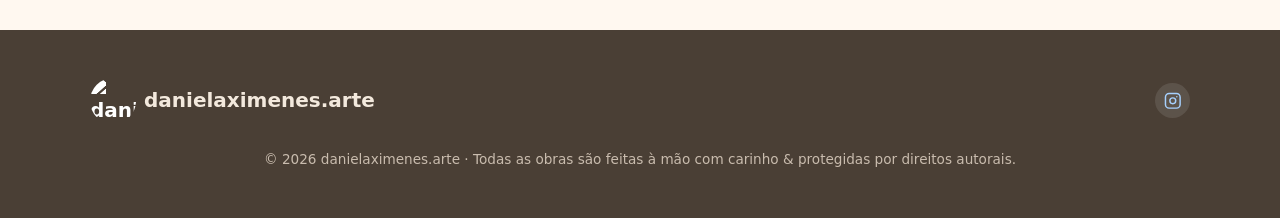
==== commit af1b3504: "Added new galery cards" ====
--- a/index.html
+++ b/index.html
@@ -10,7 +10,7 @@
   <link rel="preconnect" href="https://fonts.googleapis.com" />
   <link rel="preconnect" href="https://fonts.gstatic.com" crossorigin />
   <link href="https://fonts.googleapis.com/css2?family=Fredoka:wght@400;500;600&family=Nunito:wght@400;600;700&display=swap" rel="stylesheet" />
-  <link rel="stylesheet" href="/css/styles.css?v=2" />
+  <link rel="stylesheet" href="/css/styles.css?v=3" />
 </head>
 <body>
 
@@ -223,6 +223,6 @@
     </div>
   </footer>
 
-  <script src="/js/main.js?v=2"></script>
+  <script src="/js/main.js?v=3"></script>
 </body>
 </html>
--- a/css/styles.css
+++ b/css/styles.css
@@ -0,0 +1,628 @@
+/* ============================================================
+   danielaximenes.arte — cozy art-exposure site
+   Theme lives here. Change the colors/fonts in :root below.
+   ============================================================ */
+
+:root {
+  /* --- Main color (as requested) --- */
+  --brand: #A6D0FD;          /* soft periwinkle blue */
+  --brand-deep: #6FA8E8;     /* darker blue for accents/links */
+  --brand-soft: #E4F0FF;     /* very pale blue washes */
+
+  /* --- Warm & cozy companions --- */
+  --cream: #FFF8F0;          /* page background */
+  --cream-2: #FFF1E2;        /* alternating section background */
+  --peach: #FFD9B3;          /* warm accent */
+  --peach-deep: #F7B27A;     /* warm accent, stronger */
+  --ink: #4A3F35;            /* warm brown text */
+  --ink-soft: #7A6E62;       /* muted text */
+
+  /* --- Shape & feel --- */
+  --radius: 22px;
+  --radius-lg: 34px;
+  --shadow: 0 14px 30px rgba(74, 63, 53, 0.10);
+  --shadow-soft: 0 6px 18px rgba(74, 63, 53, 0.08);
+  --shadow-lift: 0 22px 44px rgba(111, 168, 232, 0.22);
+
+  --font-display: "Fredoka", "Quicksand", system-ui, sans-serif;
+  --font-body: "Nunito", system-ui, sans-serif;
+
+  --maxw: 1140px;
+}
+
+/* gallery page only: plain white background */
+body.gallery-page { background: #fff; background-image: none; }
+
+/* ---------- Reset-ish ---------- */
+*, *::before, *::after { box-sizing: border-box; }
+
+html { scroll-behavior: smooth; }
+
+body {
+  margin: 0;
+  font-family: var(--font-body);
+  color: var(--ink);
+  background: var(--cream);
+  line-height: 1.65;
+  -webkit-font-smoothing: antialiased;
+  /* gentle organic background tint */
+  background-image:
+    radial-gradient(60rem 60rem at 110% -10%, var(--brand-soft) 0%, transparent 45%),
+    radial-gradient(50rem 50rem at -15% 20%, #FFEFDD 0%, transparent 40%);
+  background-attachment: fixed;
+}
+
+h1, h2, h3 {
+  font-family: var(--font-display);
+  font-weight: 600;
+  line-height: 1.15;
+  color: var(--ink);
+  margin: 0 0 .5em;
+}
+
+p { margin: 0 0 1rem; }
+
+a { color: var(--brand-deep); text-decoration: none; }
+a:hover { text-decoration: underline; }
+
+img { max-width: 100%; display: block; }
+
+.container {
+  width: 100%;
+  max-width: var(--maxw);
+  margin: 0 auto;
+  padding: 0 1.25rem;
+}
+
+.eyebrow {
+  display: inline-block;
+  font-family: var(--font-display);
+  font-size: .8rem;
+  letter-spacing: .14em;
+  text-transform: uppercase;
+  color: var(--brand-deep);
+  background: var(--brand-soft);
+  padding: .35rem .9rem;
+  border-radius: 999px;
+  margin-bottom: 1rem;
+}
+
+/* ---------- Buttons ---------- */
+.btn {
+  display: inline-block;
+  font-family: var(--font-display);
+  font-weight: 500;
+  font-size: 1rem;
+  padding: .85rem 1.6rem;
+  border-radius: 999px;
+  border: none;
+  cursor: pointer;
+  transition: transform .18s ease, box-shadow .18s ease, background .18s ease;
+}
+.btn:hover { text-decoration: none; transform: translateY(-2px); }
+
+.btn-primary {
+  background: var(--brand);
+  color: var(--ink);
+  box-shadow: var(--shadow-soft);
+}
+.btn-primary:hover { background: var(--brand-deep); color: #fff; box-shadow: var(--shadow-lift); }
+
+.btn-ghost {
+  background: transparent;
+  color: var(--ink);
+  border: 2px solid var(--peach-deep);
+}
+.btn-ghost:hover { background: var(--peach); }
+
+/* ============================================================
+   HEADER / NAV
+   ============================================================ */
+.site-header {
+  position: sticky;
+  top: 0;
+  z-index: 50;
+  background: rgba(255, 248, 240, 0.82);
+  backdrop-filter: blur(10px);
+  border-bottom: 1px solid rgba(166, 208, 253, 0.4);
+}
+.nav {
+  display: flex;
+  align-items: center;
+  justify-content: space-between;
+  gap: 1rem;
+  padding: .9rem 0;
+}
+.brand-mark {
+  font-family: var(--font-display);
+  font-weight: 600;
+  font-size: 1.25rem;
+  color: var(--ink);
+  display: inline-flex;
+  align-items: center;
+  gap: .5rem;
+}
+.brand-mark:hover { text-decoration: none; }
+.brand-dot {
+  width: 1.6rem; height: 1.6rem;
+  border-radius: 50%;
+  background: var(--brand);
+  display: inline-block;
+  box-shadow: inset -4px -4px 0 rgba(111,168,232,.35);
+}
+/* circular badge logo in the header */
+.brand-logo {
+  height: 46px;
+  width: 46px;
+  border-radius: 50%;
+  display: inline-block;
+}
+/* footer sits on a dark background, so flip the black logo to white */
+.site-footer .brand-logo { filter: brightness(0) invert(1); }
+
+.nav-links {
+  display: flex;
+  align-items: center;
+  gap: 1.6rem;
+  list-style: none;
+  margin: 0; padding: 0;
+}
+.nav-links a {
+  font-family: var(--font-display);
+  color: var(--ink);
+  font-size: 1rem;
+}
+.nav-links a:hover { color: var(--brand-deep); text-decoration: none; }
+
+.nav-social { display: flex; gap: .65rem; align-items: center; }
+.icon-link {
+  width: 2.2rem; height: 2.2rem;
+  display: grid; place-items: center;
+  border-radius: 50%;
+  background: var(--brand-soft);
+  color: var(--brand-deep);
+  transition: transform .18s ease, background .18s ease;
+}
+.icon-link:hover { transform: translateY(-2px) rotate(-6deg); background: var(--brand); color: #fff; text-decoration: none; }
+.icon-link svg { width: 1.1rem; height: 1.1rem; }
+
+.nav-toggle {
+  display: none;
+  background: var(--brand-soft);
+  border: none;
+  border-radius: 14px;
+  width: 2.6rem; height: 2.6rem;
+  cursor: pointer;
+  color: var(--ink);
+}
+.nav-toggle svg { width: 1.4rem; height: 1.4rem; margin: 0 auto; }
+
+/* ============================================================
+   HERO
+   ============================================================ */
+.hero { padding: 3.5rem 0 4rem; }
+.hero-grid {
+  display: grid;
+  grid-template-columns: 1.05fr 1fr;
+  gap: 3rem;
+  align-items: center;
+}
+.hero h1 {
+  font-size: clamp(2.4rem, 5vw, 3.6rem);
+}
+.hero h1 .squiggle { color: var(--peach-deep); }
+.hero-lead {
+  font-size: 1.18rem;
+  color: var(--ink-soft);
+  max-width: 34ch;
+}
+.hero-cta { display: flex; gap: .9rem; flex-wrap: wrap; margin-top: 1.4rem; }
+
+/* Video placeholder card */
+.video-card {
+  position: relative;
+  border-radius: var(--radius-lg);
+  padding: 14px;
+  background: linear-gradient(135deg, var(--brand) 0%, var(--peach) 100%);
+  box-shadow: var(--shadow-lift);
+  transform: rotate(-1.2deg);
+}
+.video-frame {
+  aspect-ratio: 3 / 2;
+  border-radius: calc(var(--radius-lg) - 12px);
+  background:
+    repeating-linear-gradient(45deg, rgba(255,255,255,.35) 0 14px, transparent 14px 28px),
+    var(--brand-soft);
+  display: grid;
+  place-items: center;
+  text-align: center;
+  overflow: hidden;
+  position: relative;            /* anchor the video for the shift below */
+}
+/* The clip is portrait, so it's taller than this wide box and the top/bottom get
+   cropped. We force its true shape (9:16) and slide it with translateY instead of
+   object-position (which misbehaves on rotated videos).
+   --- TO ADJUST: change the translateY value below ---
+   0% shows the very top; more negative pushes the content UP (reveals lower part). */
+.video-frame video {
+  position: absolute;
+  top: 0;
+  left: 0;
+  width: 100%;
+  aspect-ratio: 9 / 16;
+  height: auto;
+  object-fit: cover;
+  transform: translateY(-20%);
+}
+.play-badge {
+  width: 5rem; height: 5rem;
+  border-radius: 50%;
+  background: #fff;
+  display: grid; place-items: center;
+  box-shadow: var(--shadow);
+  margin: 0 auto .75rem;
+}
+.play-badge svg { width: 2rem; height: 2rem; color: var(--brand-deep); margin-left: 4px; }
+.video-caption { font-family: var(--font-display); color: var(--ink-soft); font-size: .95rem; }
+.placeholder-hint { font-size: .8rem; color: var(--ink-soft); opacity: .8; }
+
+/* ============================================================
+   SECTIONS
+   ============================================================ */
+.section { padding: 4rem 0; }
+.section--warm { background: var(--cream-2); }
+.section-head { text-align: center; max-width: 46ch; margin: 0 auto 2.5rem; }
+.section-head h2 { font-size: clamp(1.9rem, 4vw, 2.6rem); }
+.section-head p { color: var(--ink-soft); }
+
+/* wavy divider */
+.wave-divider { display: block; width: 100%; height: 40px; color: var(--cream-2); }
+
+/* ---------- Gallery grid + cards ---------- */
+.gallery-grid {
+  display: grid;
+  grid-template-columns: repeat(auto-fill, minmax(260px, 1fr));
+  gap: 1.8rem;
+}
+.art-card {
+  background: #fff;
+  border-radius: var(--radius);
+  overflow: hidden;
+  box-shadow: var(--shadow-soft);
+  transition: transform .2s ease, box-shadow .2s ease;
+  display: flex;
+  flex-direction: column;
+}
+.art-card:nth-child(even) { transform: rotate(.6deg); }
+.art-card:nth-child(odd)  { transform: rotate(-.6deg); }
+.art-card:hover { transform: translateY(-6px) rotate(0); box-shadow: var(--shadow-lift); }
+
+/* the image placeholder (swap the inner div for an <img>) */
+.img-placeholder {
+  aspect-ratio: 4 / 5;
+  background:
+    radial-gradient(circle at 30% 30%, rgba(255,255,255,.6), transparent 60%),
+    linear-gradient(135deg, var(--brand-soft), var(--peach));
+  display: grid;
+  place-items: center;
+  text-align: center;
+  color: var(--ink-soft);
+  padding: 1rem;
+}
+.img-placeholder svg { width: 2.4rem; height: 2.4rem; opacity: .7; margin-bottom: .4rem; }
+.img-placeholder span { font-family: var(--font-display); font-size: .9rem; }
+.img-placeholder img { width: 100%; height: 100%; object-fit: cover; }
+
+.art-body { padding: 1.1rem 1.25rem 1.4rem; }
+.art-body h3 { font-size: 1.2rem; margin-bottom: .3rem; }
+.art-meta { font-size: .82rem; color: var(--brand-deep); font-family: var(--font-display); margin-bottom: .5rem; }
+.art-desc { color: var(--ink-soft); font-size: .96rem; margin: 0; }
+
+/* ---------- About teaser ---------- */
+.about-grid {
+  display: grid;
+  grid-template-columns: 320px 1fr;
+  gap: 2.5rem;
+  align-items: center;
+}
+.portrait-placeholder {
+  aspect-ratio: 1 / 1;
+  border-radius: var(--radius-lg);
+  background: linear-gradient(135deg, var(--peach), var(--brand));
+  display: grid; place-items: center;
+  color: #fff;
+  box-shadow: var(--shadow);
+  transform: rotate(-2deg);
+}
+.portrait-placeholder svg { width: 3rem; height: 3rem; opacity: .85; }
+
+/* ---------- Alternating story rows (About page) ---------- */
+.story {
+  display: grid;
+  grid-template-columns: 1fr 1fr;
+  gap: 3.5rem;
+  align-items: center;
+}
+.story + .story { margin-top: 4.5rem; }
+.story-media { justify-self: center; width: 100%; max-width: 360px; }
+
+/* warm gradient photo frame (echoes the hero video card) */
+.photo-frame {
+  border-radius: var(--radius-lg);
+  padding: 12px;
+  background: linear-gradient(135deg, var(--brand), var(--peach));
+  box-shadow: var(--shadow-lift);
+}
+.photo-frame img {
+  display: block;
+  width: 100%;
+  border-radius: calc(var(--radius-lg) - 10px);
+}
+/* the behind-the-scenes photo is already shot at an angle, so only this one tilts */
+.photo-frame--tilt { transform: rotate(-1.5deg); }
+
+@media (max-width: 760px) {
+  .story { grid-template-columns: 1fr; gap: 1.8rem; }
+  .story + .story { margin-top: 3rem; }
+  .story-media { max-width: 300px; order: -1; }   /* image first on mobile */
+}
+.about-photo figcaption {
+  font-family: var(--font-display);
+  color: var(--ink-soft);
+  font-size: .85rem;
+  text-align: center;
+  margin-top: 1rem;
+}
+
+/* ---------- Say hello strip ---------- */
+.hello {
+  background: var(--brand);
+  border-radius: var(--radius-lg);
+  padding: 3rem 2rem;
+  text-align: center;
+  box-shadow: var(--shadow);
+  background-image: radial-gradient(circle at 0% 0%, rgba(255,255,255,.35), transparent 40%);
+}
+.hello h2 { color: var(--ink); }
+.hello-form {
+  display: flex;
+  gap: .6rem;
+  justify-content: center;
+  flex-wrap: wrap;
+  margin-top: 1.2rem;
+}
+.hello-form input {
+  font-family: var(--font-body);
+  font-size: 1rem;
+  padding: .8rem 1.1rem;
+  border-radius: 999px;
+  border: 2px solid #fff;
+  background: #fff;
+  min-width: 260px;
+  color: var(--ink);
+}
+.hello-form input:focus { outline: 2px solid var(--brand-deep); }
+
+/* ============================================================
+   FOOTER
+   ============================================================ */
+.site-footer {
+  background: var(--ink);
+  color: #F3E9DD;
+  padding: 3rem 0 2rem;
+  margin-top: 2rem;
+}
+.footer-grid {
+  display: flex;
+  flex-wrap: wrap;
+  gap: 1.5rem;
+  justify-content: space-between;
+  align-items: center;
+}
+.site-footer a { color: var(--brand); }
+.footer-social { display: flex; gap: .7rem; }
+.site-footer .icon-link { background: rgba(255,255,255,.1); color: var(--brand); }
+.site-footer .icon-link:hover { background: var(--brand); color: var(--ink); }
+.footer-note { font-size: .85rem; color: #C9BCAE; margin-top: 1.5rem; text-align: center; }
+
+/* ============================================================
+   Simple page header (stub pages)
+   ============================================================ */
+.page-hero {
+  text-align: center;
+  padding: 3.5rem 0 1rem;
+}
+.page-hero h1 { font-size: clamp(2.2rem, 5vw, 3.2rem); }
+.page-hero p { color: var(--ink-soft); max-width: 50ch; margin: 0 auto; }
+
+.prose { max-width: 62ch; margin: 0 auto; }
+.prose p { font-size: 1.05rem; }
+
+/* logo flourish where the contact form used to be */
+.contact-logo { text-align: center; margin-top: 2.5rem; }
+.contact-logo img { width: clamp(180px, 40vw, 260px); height: auto; display: inline-block; }
+
+/* contact rows */
+.contact-list { list-style: none; padding: 0; margin: 1.5rem 0; }
+.contact-list li {
+  display: flex; align-items: center; gap: .8rem;
+  background: #fff;
+  padding: 1rem 1.2rem;
+  border-radius: var(--radius);
+  box-shadow: var(--shadow-soft);
+  margin-bottom: .8rem;
+}
+.contact-list .icon-link { flex: none; }
+
+/* ---------- Scroll reveal ---------- */
+.reveal { opacity: 0; transform: translateY(18px); transition: opacity .6s ease, transform .6s ease; }
+.reveal.is-visible { opacity: 1; transform: none; }
+@media (prefers-reduced-motion: reduce) {
+  .reveal { opacity: 1; transform: none; transition: none; }
+  html { scroll-behavior: auto; }
+}
+
+/* ============================================================
+   RESPONSIVE
+   ============================================================ */
+@media (max-width: 860px) {
+  .hero-grid { grid-template-columns: 1fr; gap: 2rem; }
+  .video-card { transform: rotate(-1deg); max-width: 520px; }
+  .about-grid { grid-template-columns: 1fr; }
+  .portrait-placeholder { max-width: 260px; margin: 0 auto; }
+
+  .nav-toggle { display: grid; place-items: center; }
+  .nav-links {
+    display: none;
+    position: absolute;
+    top: 100%; left: 0; right: 0;
+    flex-direction: column;
+    gap: .4rem;
+    background: var(--cream);
+    padding: 1rem 1.25rem 1.4rem;
+    box-shadow: var(--shadow);
+    border-bottom: 1px solid rgba(166,208,253,.4);
+  }
+  .nav-links.is-open { display: flex; }
+  .nav-social { display: none; }
+  .nav { position: relative; }
+  .lang-toggle { margin-left: auto; margin-right: .4rem; }
+}
+
+/* ============================================================
+   LANGUAGE TOGGLE (PT / EN)
+   ============================================================ */
+.lang-toggle {
+  display: inline-flex;
+  align-items: center;
+  gap: .1rem;
+  margin-left: .9rem;
+  padding: .25rem;
+  border: none;
+  border-radius: 999px;
+  background: var(--brand-soft);
+  font-family: var(--font-display);
+  font-size: .8rem;
+  line-height: 1;
+  cursor: pointer;
+  transition: background .2s ease;
+}
+.lang-toggle:hover { background: var(--brand); }
+.lang-toggle [data-lang-opt] {
+  padding: .26rem .55rem;
+  border-radius: 999px;
+  color: var(--ink-soft);
+  transition: background .2s ease, color .2s ease;
+}
+.lang-toggle [data-lang-opt].is-active {
+  background: var(--brand-deep);
+  color: #fff;
+}
+
+/* ============================================================
+   ARTWORK LIGHTBOX (click a painting → window)
+   ============================================================ */
+body.no-scroll { overflow: hidden; }
+
+.art-card { cursor: pointer; }
+.art-card:focus-visible { outline: 3px solid var(--brand-deep); outline-offset: 3px; }
+
+.lightbox {
+  position: fixed;
+  inset: 0;
+  z-index: 100;
+  display: flex;
+  align-items: center;
+  justify-content: center;
+  padding: 1.2rem;
+}
+.lightbox[hidden] { display: none; }
+.lightbox__overlay {
+  position: absolute;
+  inset: 0;
+  background: rgba(74, 63, 53, 0.55);
+  backdrop-filter: blur(4px);
+}
+.lightbox__dialog {
+  position: relative;
+  z-index: 1;
+  width: min(960px, 100%);
+  max-height: 90vh;
+  overflow: auto;
+  background: var(--cream);
+  border-radius: var(--radius-lg);
+  box-shadow: var(--shadow-lift);
+  display: grid;
+  grid-template-columns: 1.1fr 1fr;
+  gap: 1.6rem;
+  padding: 1.6rem;
+}
+.lightbox__media { min-width: 0; }
+.lightbox__stage {
+  background: var(--brand-soft);
+  border-radius: var(--radius);
+  aspect-ratio: 4 / 3;
+  display: grid;
+  place-items: center;
+  overflow: hidden;
+}
+.lightbox__stage img { width: 100%; height: 100%; object-fit: cover; display: block; }
+.lightbox__placeholder svg { width: 3rem; height: 3rem; color: var(--ink-soft); opacity: .6; }
+.lightbox__thumbs { display: flex; gap: .5rem; margin-top: .7rem; flex-wrap: wrap; }
+.lightbox__thumb {
+  width: 60px;
+  height: 60px;
+  padding: 0;
+  border: 2px solid transparent;
+  border-radius: 12px;
+  overflow: hidden;
+  cursor: pointer;
+  background: var(--brand-soft);
+}
+.lightbox__thumb img { width: 100%; height: 100%; object-fit: cover; display: block; }
+.lightbox__thumb.is-active { border-color: var(--brand-deep); }
+.lightbox__info { display: flex; flex-direction: column; }
+.lightbox__title { margin: .2rem 0 .2rem; }
+.lightbox__meta { color: var(--ink-soft); font-family: var(--font-display); margin: 0 0 1rem; }
+.lightbox__desc { color: var(--ink); line-height: 1.7; }
+.lightbox__close {
+  position: absolute;
+  top: .8rem;
+  right: .8rem;
+  z-index: 2;
+  width: 2.4rem;
+  height: 2.4rem;
+  border: none;
+  border-radius: 50%;
+  background: var(--cream-2);
+  color: var(--ink);
+  font-size: 1.5rem;
+  line-height: 1;
+  cursor: pointer;
+  box-shadow: var(--shadow-soft);
+}
+.lightbox__close:hover { background: var(--peach); }
+.lightbox__nav {
+  position: absolute;
+  top: 50%;
+  transform: translateY(-50%);
+  z-index: 2;
+  width: 2.6rem;
+  height: 2.6rem;
+  border: none;
+  border-radius: 50%;
+  background: rgba(255, 255, 255, .9);
+  color: var(--ink);
+  font-size: 1.6rem;
+  line-height: 1;
+  cursor: pointer;
+  box-shadow: var(--shadow-soft);
+}
+.lightbox__prev { left: .6rem; }
+.lightbox__next { right: .6rem; }
+.lightbox__nav:hover { background: var(--brand); color: #fff; }
+
+@media (max-width: 760px) {
+  .lightbox__dialog { grid-template-columns: 1fr; gap: 1rem; }
+  .lightbox__nav { width: 2.2rem; height: 2.2rem; font-size: 1.3rem; }
+}
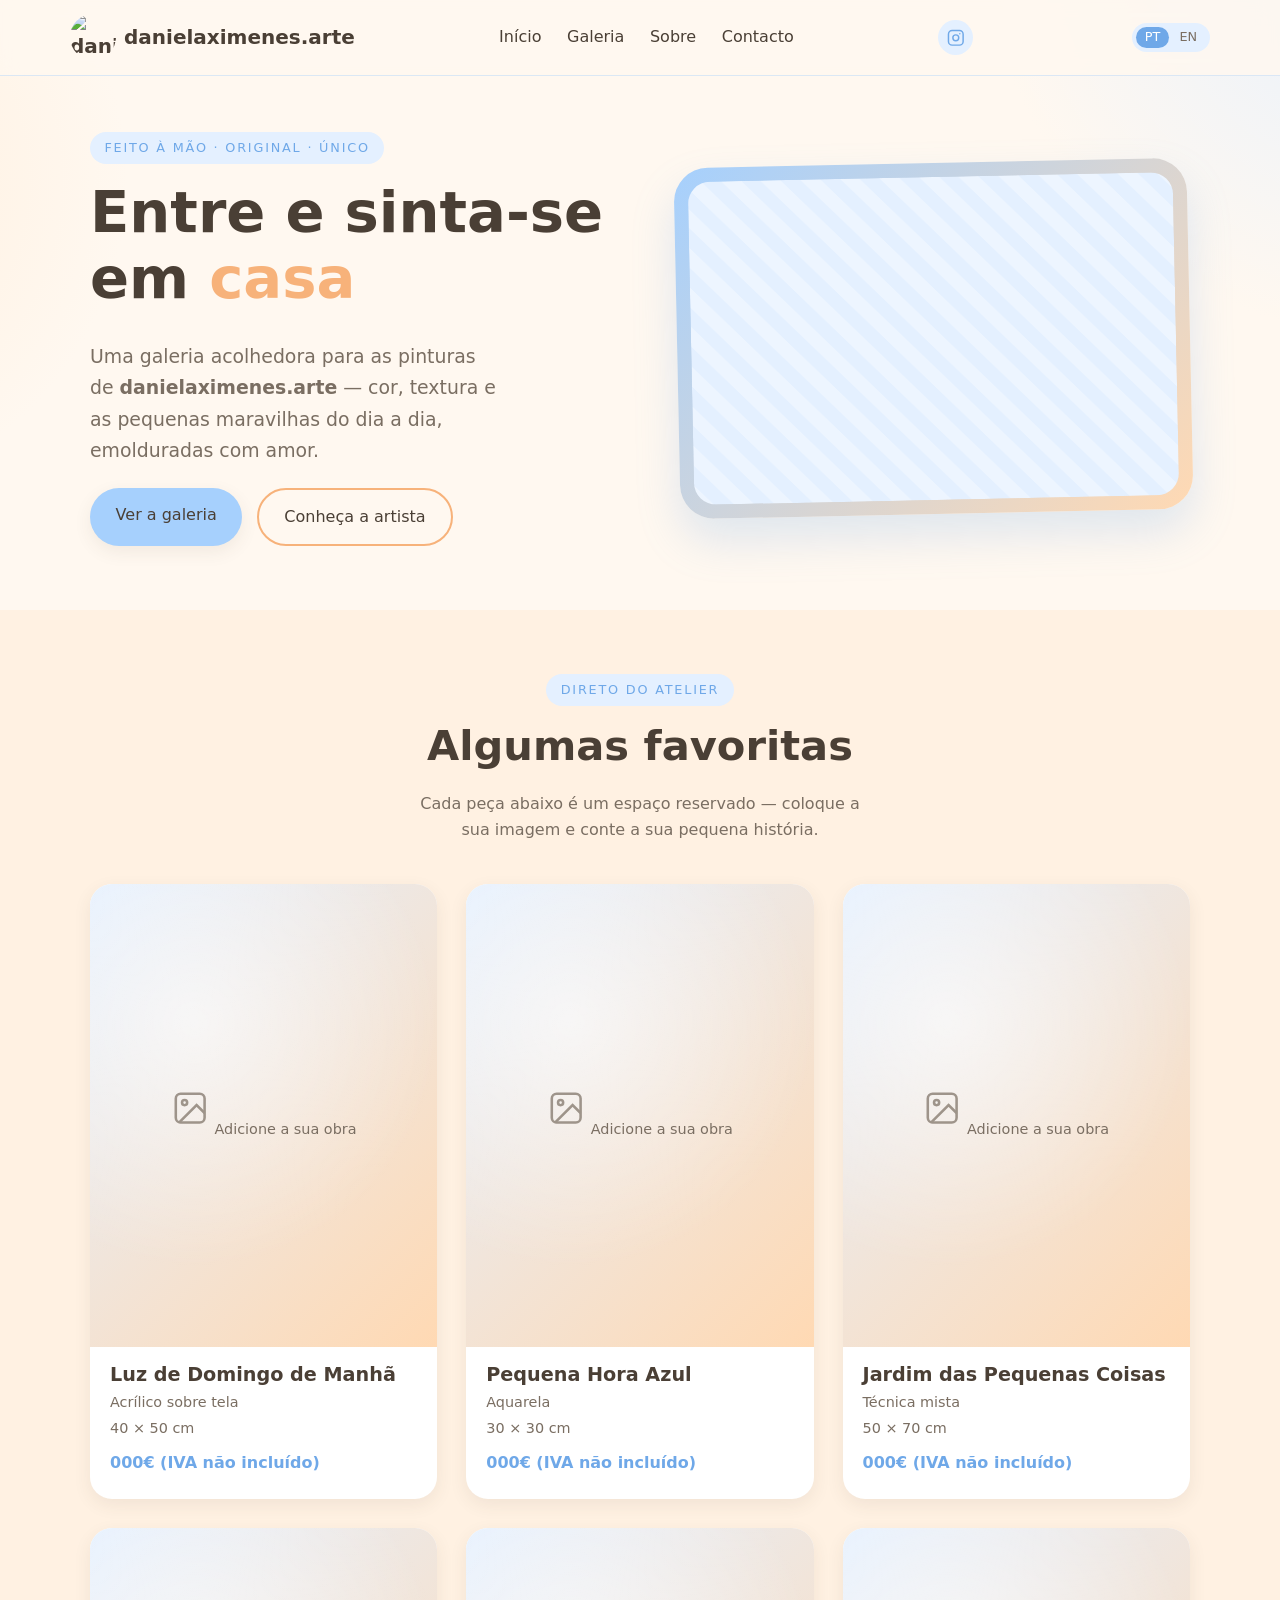
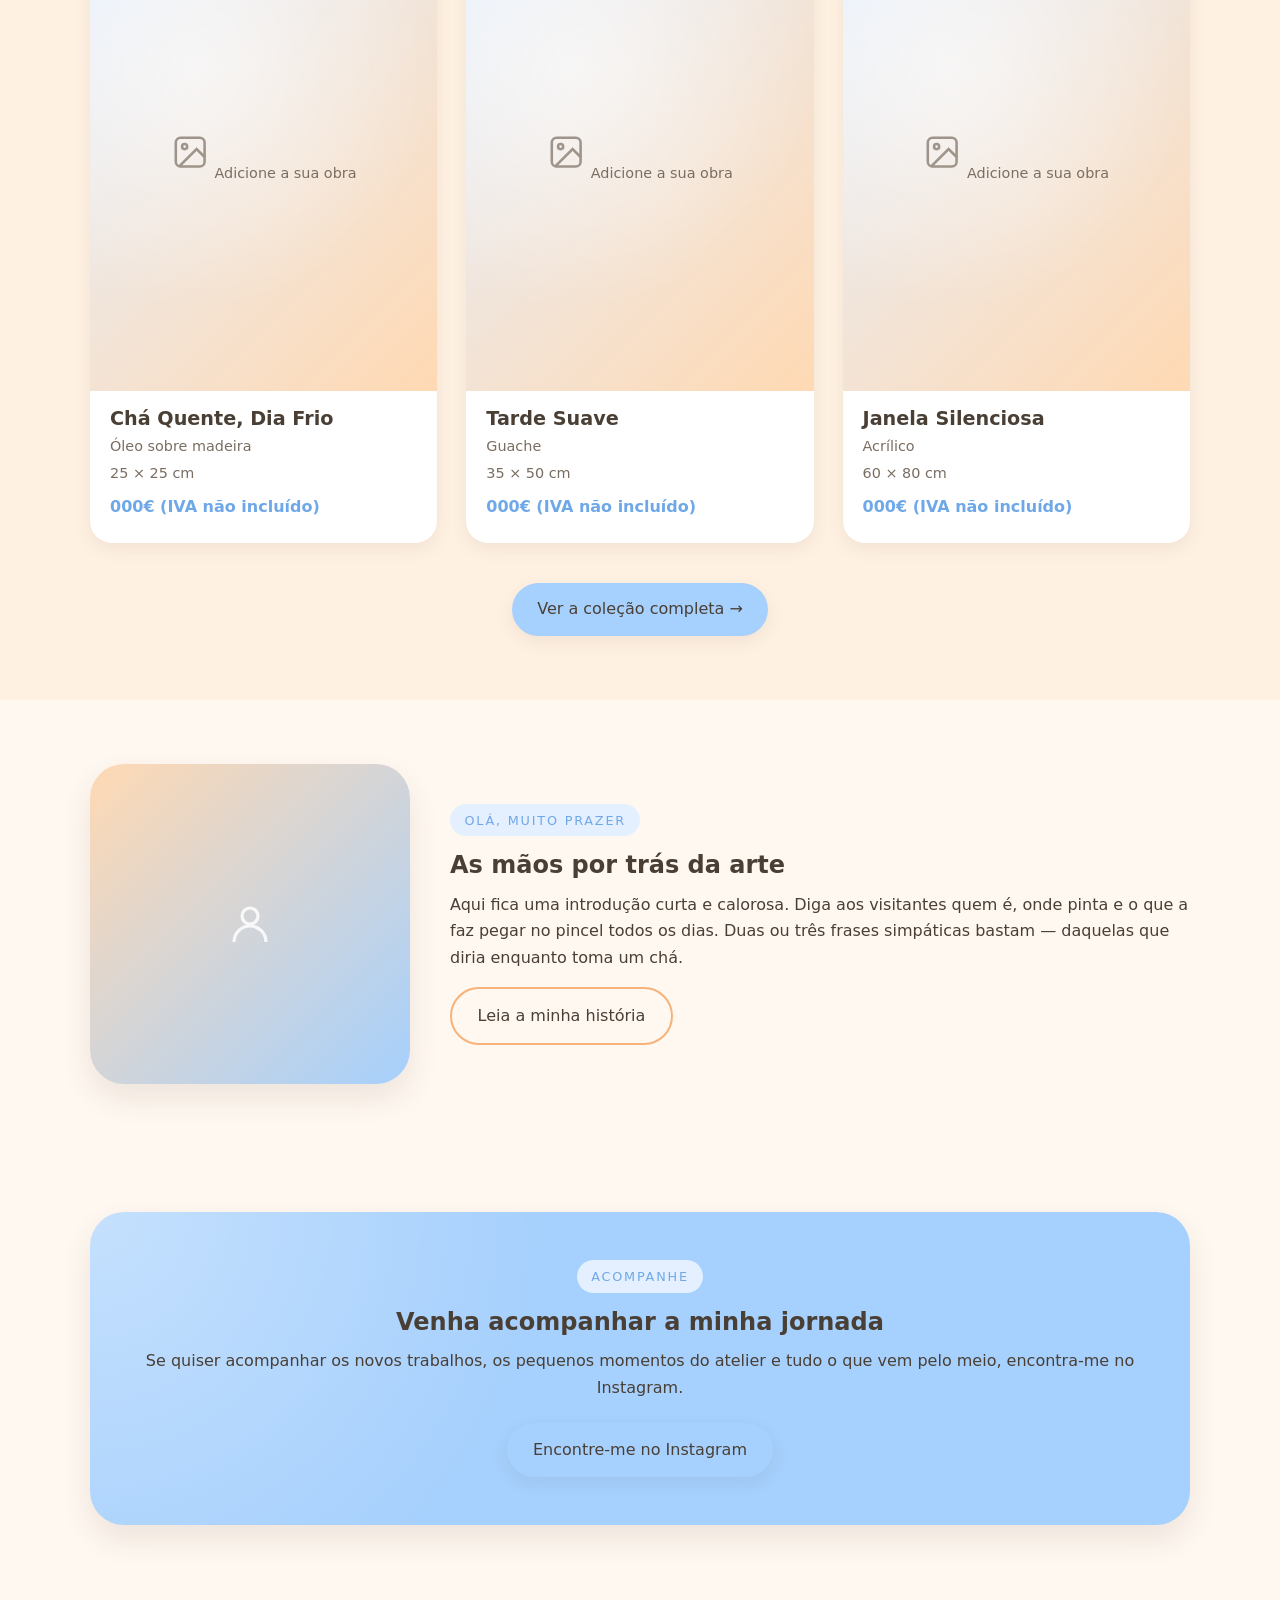
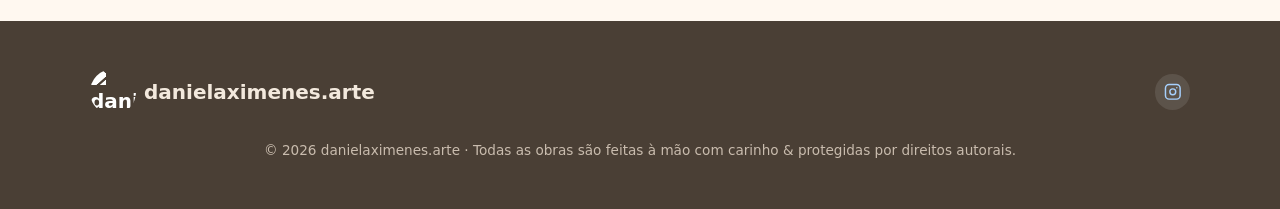
==== commit cb7e65c7: "Try to add video to galery" ====
--- a/index.html
+++ b/index.html
@@ -10,7 +10,7 @@
   <link rel="preconnect" href="https://fonts.googleapis.com" />
   <link rel="preconnect" href="https://fonts.gstatic.com" crossorigin />
   <link href="https://fonts.googleapis.com/css2?family=Fredoka:wght@400;500;600&family=Nunito:wght@400;600;700&display=swap" rel="stylesheet" />
-  <link rel="stylesheet" href="/css/styles.css?v=3" />
+  <link rel="stylesheet" href="/css/styles.css?v=5" />
 </head>
 <body>
 
@@ -25,7 +25,7 @@
         <li><a href="/" data-pt="Início">Home</a></li>
         <li><a href="/gallery/" data-pt="Galeria">Gallery</a></li>
         <li><a href="/about/" data-pt="Sobre">About</a></li>
-        <li><a href="/contact/" data-pt="Contato">Contact</a></li>
+        <li><a href="/contact/" data-pt="Contacto">Contact</a></li>
       </ul>
 
       <div class="nav-social">
@@ -50,7 +50,7 @@
       <div class="reveal">
         <span class="eyebrow" data-pt="feito à mão · original · único">handmade · original · one of a kind</span>
         <h1 data-pt="Entre e sinta-se em <span class='squiggle'>casa</span>">Come on in &amp; make yourself at <span class="squiggle">home</span></h1>
-        <p class="hero-lead" data-pt="Uma galeria aconchegante para as pinturas de <strong>danielaximenes.arte</strong> — cor, textura e as pequenas maravilhas do dia a dia, emolduradas com amor.">
+        <p class="hero-lead" data-pt="Uma galeria acolhedora para as pinturas de <strong>danielaximenes.arte</strong> — cor, textura e as pequenas maravilhas do dia a dia, emolduradas com amor.">
           A snug little gallery for the paintings of <strong>danielaximenes.arte</strong> —
           colour, texture and small everyday wonders, framed with love.
         </p>
@@ -75,7 +75,7 @@
   <section class="section section--warm" id="gallery">
     <div class="container">
       <div class="section-head reveal">
-        <span class="eyebrow" data-pt="direto do ateliê">fresh from the studio</span>
+        <span class="eyebrow" data-pt="direto do atelier">fresh from the studio</span>
         <h2 data-pt="Algumas favoritas">A few favourites</h2>
         <p data-pt="Cada peça abaixo é um espaço reservado — coloque a sua imagem e conte a sua pequena história.">Each piece below is a placeholder — swap in your own image and tell its little story.</p>
       </div>
@@ -87,83 +87,89 @@
             <!-- TO ADD IMAGE: replace the two lines below with <img src="/assets/piece-1.jpg" alt="..."> -->
             <div>
               <svg viewBox="0 0 24 24" fill="none" stroke="currentColor" stroke-width="1.6"><rect x="3" y="3" width="18" height="18" rx="3"/><circle cx="8.5" cy="8.5" r="1.6"/><path d="M21 15l-5-5L5 21"/></svg>
-              <span data-pt="Adicione sua obra">Add your artwork</span>
+              <span data-pt="Adicione a sua obra">Add your artwork</span>
             </div>
           </div>
           <div class="art-body">
             <h3 data-pt="Luz de Domingo de Manhã">Sunday Morning Light</h3>
-            <p class="art-meta" data-pt="Acrílica sobre tela · 40×50 cm">Acrylic on canvas · 40×50 cm</p>
-            <p class="art-desc" data-pt="Escreva aqui uma descrição aconchegante — o que a inspirou, as cores que você escolheu, o sentimento que espera transmitir.">Write a cozy little description here — what inspired it, the colours you reached for, the feeling you hope it brings.</p>
-          </div>
-        </article>
-
-        <article class="art-card reveal">
-          <div class="img-placeholder">
-            <div>
-              <svg viewBox="0 0 24 24" fill="none" stroke="currentColor" stroke-width="1.6"><rect x="3" y="3" width="18" height="18" rx="3"/><circle cx="8.5" cy="8.5" r="1.6"/><path d="M21 15l-5-5L5 21"/></svg>
-              <span data-pt="Adicione sua obra">Add your artwork</span>
+            <p class="art-material" data-pt="Acrílico sobre tela">Acrylic on canvas</p>
+            <p class="art-size">40 × 50 cm</p>
+            <p class="art-price" data-pt="000€ (IVA não incluído)">000€ (VAT not included)</p>
+          </div>
+        </article>
+
+        <article class="art-card reveal">
+          <div class="img-placeholder">
+            <div>
+              <svg viewBox="0 0 24 24" fill="none" stroke="currentColor" stroke-width="1.6"><rect x="3" y="3" width="18" height="18" rx="3"/><circle cx="8.5" cy="8.5" r="1.6"/><path d="M21 15l-5-5L5 21"/></svg>
+              <span data-pt="Adicione a sua obra">Add your artwork</span>
             </div>
           </div>
           <div class="art-body">
             <h3 data-pt="Pequena Hora Azul">Little Blue Hour</h3>
-            <p class="art-meta" data-pt="Aquarela · 30×30 cm">Watercolour · 30×30 cm</p>
-            <p class="art-desc" data-pt="Uma breve nota sobre esta peça. Conte a história por trás dela — as pessoas adoram essa parte.">A short note about this piece. Tell people the story behind it — they love that part.</p>
-          </div>
-        </article>
-
-        <article class="art-card reveal">
-          <div class="img-placeholder">
-            <div>
-              <svg viewBox="0 0 24 24" fill="none" stroke="currentColor" stroke-width="1.6"><rect x="3" y="3" width="18" height="18" rx="3"/><circle cx="8.5" cy="8.5" r="1.6"/><path d="M21 15l-5-5L5 21"/></svg>
-              <span data-pt="Adicione sua obra">Add your artwork</span>
+            <p class="art-material" data-pt="Aquarela">Watercolour</p>
+            <p class="art-size">30 × 30 cm</p>
+            <p class="art-price" data-pt="000€ (IVA não incluído)">000€ (VAT not included)</p>
+          </div>
+        </article>
+
+        <article class="art-card reveal">
+          <div class="img-placeholder">
+            <div>
+              <svg viewBox="0 0 24 24" fill="none" stroke="currentColor" stroke-width="1.6"><rect x="3" y="3" width="18" height="18" rx="3"/><circle cx="8.5" cy="8.5" r="1.6"/><path d="M21 15l-5-5L5 21"/></svg>
+              <span data-pt="Adicione a sua obra">Add your artwork</span>
             </div>
           </div>
           <div class="art-body">
             <h3 data-pt="Jardim das Pequenas Coisas">Garden of Small Things</h3>
-            <p class="art-meta" data-pt="Técnica mista · 50×70 cm">Mixed media · 50×70 cm</p>
-            <p class="art-desc" data-pt="Descreva as texturas, o clima, o momento que você quis eternizar.">Describe the textures, the mood, the moment you were trying to hold onto.</p>
-          </div>
-        </article>
-
-        <article class="art-card reveal">
-          <div class="img-placeholder">
-            <div>
-              <svg viewBox="0 0 24 24" fill="none" stroke="currentColor" stroke-width="1.6"><rect x="3" y="3" width="18" height="18" rx="3"/><circle cx="8.5" cy="8.5" r="1.6"/><path d="M21 15l-5-5L5 21"/></svg>
-              <span data-pt="Adicione sua obra">Add your artwork</span>
+            <p class="art-material" data-pt="Técnica mista">Mixed media</p>
+            <p class="art-size">50 × 70 cm</p>
+            <p class="art-price" data-pt="000€ (IVA não incluído)">000€ (VAT not included)</p>
+          </div>
+        </article>
+
+        <article class="art-card reveal">
+          <div class="img-placeholder">
+            <div>
+              <svg viewBox="0 0 24 24" fill="none" stroke="currentColor" stroke-width="1.6"><rect x="3" y="3" width="18" height="18" rx="3"/><circle cx="8.5" cy="8.5" r="1.6"/><path d="M21 15l-5-5L5 21"/></svg>
+              <span data-pt="Adicione a sua obra">Add your artwork</span>
             </div>
           </div>
           <div class="art-body">
             <h3 data-pt="Chá Quente, Dia Frio">Warm Tea, Cold Day</h3>
-            <p class="art-meta" data-pt="Óleo sobre madeira · 25×25 cm">Oil on board · 25×25 cm</p>
-            <p class="art-desc" data-pt="Uma ou duas linhas sobre esta. Mantenha o tom caloroso e pessoal — como um bilhete para um amigo.">A line or two about this one. Keep it warm and personal — like a note to a friend.</p>
-          </div>
-        </article>
-
-        <article class="art-card reveal">
-          <div class="img-placeholder">
-            <div>
-              <svg viewBox="0 0 24 24" fill="none" stroke="currentColor" stroke-width="1.6"><rect x="3" y="3" width="18" height="18" rx="3"/><circle cx="8.5" cy="8.5" r="1.6"/><path d="M21 15l-5-5L5 21"/></svg>
-              <span data-pt="Adicione sua obra">Add your artwork</span>
+            <p class="art-material" data-pt="Óleo sobre madeira">Oil on board</p>
+            <p class="art-size">25 × 25 cm</p>
+            <p class="art-price" data-pt="000€ (IVA não incluído)">000€ (VAT not included)</p>
+          </div>
+        </article>
+
+        <article class="art-card reveal">
+          <div class="img-placeholder">
+            <div>
+              <svg viewBox="0 0 24 24" fill="none" stroke="currentColor" stroke-width="1.6"><rect x="3" y="3" width="18" height="18" rx="3"/><circle cx="8.5" cy="8.5" r="1.6"/><path d="M21 15l-5-5L5 21"/></svg>
+              <span data-pt="Adicione a sua obra">Add your artwork</span>
             </div>
           </div>
           <div class="art-body">
             <h3 data-pt="Tarde Suave">Soft Afternoon</h3>
-            <p class="art-meta" data-pt="Guache · 35×50 cm">Gouache · 35×50 cm</p>
-            <p class="art-desc" data-pt="Compartilhe a história. Como estava a luz? O que você sentia?">Share the story. What was the light doing? What were you feeling?</p>
-          </div>
-        </article>
-
-        <article class="art-card reveal">
-          <div class="img-placeholder">
-            <div>
-              <svg viewBox="0 0 24 24" fill="none" stroke="currentColor" stroke-width="1.6"><rect x="3" y="3" width="18" height="18" rx="3"/><circle cx="8.5" cy="8.5" r="1.6"/><path d="M21 15l-5-5L5 21"/></svg>
-              <span data-pt="Adicione sua obra">Add your artwork</span>
+            <p class="art-material" data-pt="Guache">Gouache</p>
+            <p class="art-size">35 × 50 cm</p>
+            <p class="art-price" data-pt="000€ (IVA não incluído)">000€ (VAT not included)</p>
+          </div>
+        </article>
+
+        <article class="art-card reveal">
+          <div class="img-placeholder">
+            <div>
+              <svg viewBox="0 0 24 24" fill="none" stroke="currentColor" stroke-width="1.6"><rect x="3" y="3" width="18" height="18" rx="3"/><circle cx="8.5" cy="8.5" r="1.6"/><path d="M21 15l-5-5L5 21"/></svg>
+              <span data-pt="Adicione a sua obra">Add your artwork</span>
             </div>
           </div>
           <div class="art-body">
             <h3 data-pt="Janela Silenciosa">Quiet Window</h3>
-            <p class="art-meta" data-pt="Acrílica · 60×80 cm">Acrylic · 60×80 cm</p>
-            <p class="art-desc" data-pt="Sua descrição vai aqui. Conte a sua pequena história.">Your description goes here. Tell its little story.</p>
+            <p class="art-material" data-pt="Acrílico">Acrylic</p>
+            <p class="art-size">60 × 80 cm</p>
+            <p class="art-price" data-pt="000€ (IVA não incluído)">000€ (VAT not included)</p>
           </div>
         </article>
       </div>
@@ -182,14 +188,14 @@
         <svg viewBox="0 0 24 24" fill="none" stroke="currentColor" stroke-width="1.6"><circle cx="12" cy="8" r="4"/><path d="M4 21a8 8 0 0 1 16 0"/></svg>
       </div>
       <div class="reveal">
-        <span class="eyebrow" data-pt="olá, prazer em conhecer você">hello, nice to meet you</span>
+        <span class="eyebrow" data-pt="olá, muito prazer">hello, nice to meet you</span>
         <h2 data-pt="As mãos por trás da arte">The hands behind the art</h2>
-        <p data-pt="Aqui vai uma introdução curta e calorosa. Conte aos visitantes quem você é, onde pinta e o que faz você pegar o pincel todos os dias. Duas ou três frases gentis bastam — daquelas que você diria tomando um chá.">
+        <p data-pt="Aqui fica uma introdução curta e calorosa. Diga aos visitantes quem é, onde pinta e o que a faz pegar no pincel todos os dias. Duas ou três frases simpáticas bastam — daquelas que diria enquanto toma um chá.">
           A warm, short introduction lives here. Tell visitors who you are, where you
           paint, and what keeps you reaching for the brush. Two or three friendly
           sentences are plenty — the kind you'd say over a cup of tea.
         </p>
-        <a class="btn btn-ghost" href="/about/" data-pt="Leia minha história">Read my story</a>
+        <a class="btn btn-ghost" href="/about/" data-pt="Leia a minha história">Read my story</a>
       </div>
     </div>
   </section>
@@ -199,10 +205,10 @@
     <div class="container">
       <div class="hello reveal">
         <span class="eyebrow" data-pt="acompanhe">follow along</span>
-        <h2 data-pt="Venha acompanhar minha jornada">Come follow my journey</h2>
-        <p data-pt="Se quiser acompanhar os novos trabalhos, os pequenos momentos do ateliê e tudo o que vem no meio, você me encontra no Instagram.">If you'd like to follow along with new work, little studio moments and everything in between, you'll find me over on Instagram.</p>
+        <h2 data-pt="Venha acompanhar a minha jornada">Come follow my journey</h2>
+        <p data-pt="Se quiser acompanhar os novos trabalhos, os pequenos momentos do atelier e tudo o que vem pelo meio, encontra-me no Instagram.">If you'd like to follow along with new work, little studio moments and everything in between, you'll find me over on Instagram.</p>
         <div style="margin-top:1.4rem;">
-          <a class="btn btn-primary" href="https://www.instagram.com/danielaximenes.arte/" target="_blank" rel="noopener" data-pt="Me encontre no Instagram">Find me on Instagram</a>
+          <a class="btn btn-primary" href="https://www.instagram.com/danielaximenes.arte/" target="_blank" rel="noopener" data-pt="Encontre-me no Instagram">Find me on Instagram</a>
         </div>
       </div>
     </div>
@@ -223,6 +229,6 @@
     </div>
   </footer>
 
-  <script src="/js/main.js?v=3"></script>
+  <script src="/js/main.js?v=5"></script>
 </body>
 </html>
--- a/css/styles.css
+++ b/css/styles.css
@@ -299,7 +299,7 @@
 
 /* the image placeholder (swap the inner div for an <img>) */
 .img-placeholder {
-  aspect-ratio: 4 / 5;
+  aspect-ratio: 3 / 4;
   background:
     radial-gradient(circle at 30% 30%, rgba(255,255,255,.6), transparent 60%),
     linear-gradient(135deg, var(--brand-soft), var(--peach));
@@ -307,7 +307,6 @@
   place-items: center;
   text-align: center;
   color: var(--ink-soft);
-  padding: 1rem;
 }
 .img-placeholder svg { width: 2.4rem; height: 2.4rem; opacity: .7; margin-bottom: .4rem; }
 .img-placeholder span { font-family: var(--font-display); font-size: .9rem; }
@@ -315,8 +314,8 @@
 
 .art-body { padding: 1.1rem 1.25rem 1.4rem; }
 .art-body h3 { font-size: 1.2rem; margin-bottom: .3rem; }
-.art-meta { font-size: .82rem; color: var(--brand-deep); font-family: var(--font-display); margin-bottom: .5rem; }
-.art-desc { color: var(--ink-soft); font-size: .96rem; margin: 0; }
+.art-material, .art-size { font-size: .9rem; color: var(--ink-soft); margin: 0 0 .15rem; }
+.art-price { font-family: var(--font-display); font-weight: 600; color: var(--brand-deep); margin: .55rem 0 0; }
 
 /* ---------- About teaser ---------- */
 .about-grid {
@@ -561,12 +560,13 @@
 .lightbox__stage {
   background: var(--brand-soft);
   border-radius: var(--radius);
-  aspect-ratio: 4 / 3;
+  aspect-ratio: 3 / 4;
   display: grid;
   place-items: center;
   overflow: hidden;
 }
 .lightbox__stage img { width: 100%; height: 100%; object-fit: cover; display: block; }
+.lightbox__stage video { width: 100%; height: 100%; object-fit: contain; display: block; background: #000; }
 .lightbox__placeholder svg { width: 3rem; height: 3rem; color: var(--ink-soft); opacity: .6; }
 .lightbox__thumbs { display: flex; gap: .5rem; margin-top: .7rem; flex-wrap: wrap; }
 .lightbox__thumb {
@@ -579,12 +579,21 @@
   cursor: pointer;
   background: var(--brand-soft);
 }
-.lightbox__thumb img { width: 100%; height: 100%; object-fit: cover; display: block; }
+.lightbox__thumb img, .lightbox__thumb video { width: 100%; height: 100%; object-fit: cover; display: block; }
 .lightbox__thumb.is-active { border-color: var(--brand-deep); }
+.lightbox__thumb.is-video { position: relative; }
+.lightbox__thumb.is-video::after {
+  content: "►";
+  position: absolute; inset: 0;
+  display: grid; place-items: center;
+  color: #fff; font-size: 1.1rem;
+  text-shadow: 0 1px 4px rgba(0,0,0,.7);
+  pointer-events: none;
+}
 .lightbox__info { display: flex; flex-direction: column; }
-.lightbox__title { margin: .2rem 0 .2rem; }
-.lightbox__meta { color: var(--ink-soft); font-family: var(--font-display); margin: 0 0 1rem; }
-.lightbox__desc { color: var(--ink); line-height: 1.7; }
+.lightbox__title { margin: .2rem 0 .5rem; }
+.lightbox__material, .lightbox__size { color: var(--ink-soft); margin: 0 0 .2rem; }
+.lightbox__price { font-family: var(--font-display); font-weight: 600; font-size: 1.2rem; color: var(--ink); margin: 1.1rem 0 0; }
 .lightbox__close {
   position: absolute;
   top: .8rem;
@@ -621,6 +630,7 @@
 .lightbox__prev { left: .6rem; }
 .lightbox__next { right: .6rem; }
 .lightbox__nav:hover { background: var(--brand); color: #fff; }
+.lightbox__nav[hidden] { display: none; }
 
 @media (max-width: 760px) {
   .lightbox__dialog { grid-template-columns: 1fr; gap: 1rem; }
